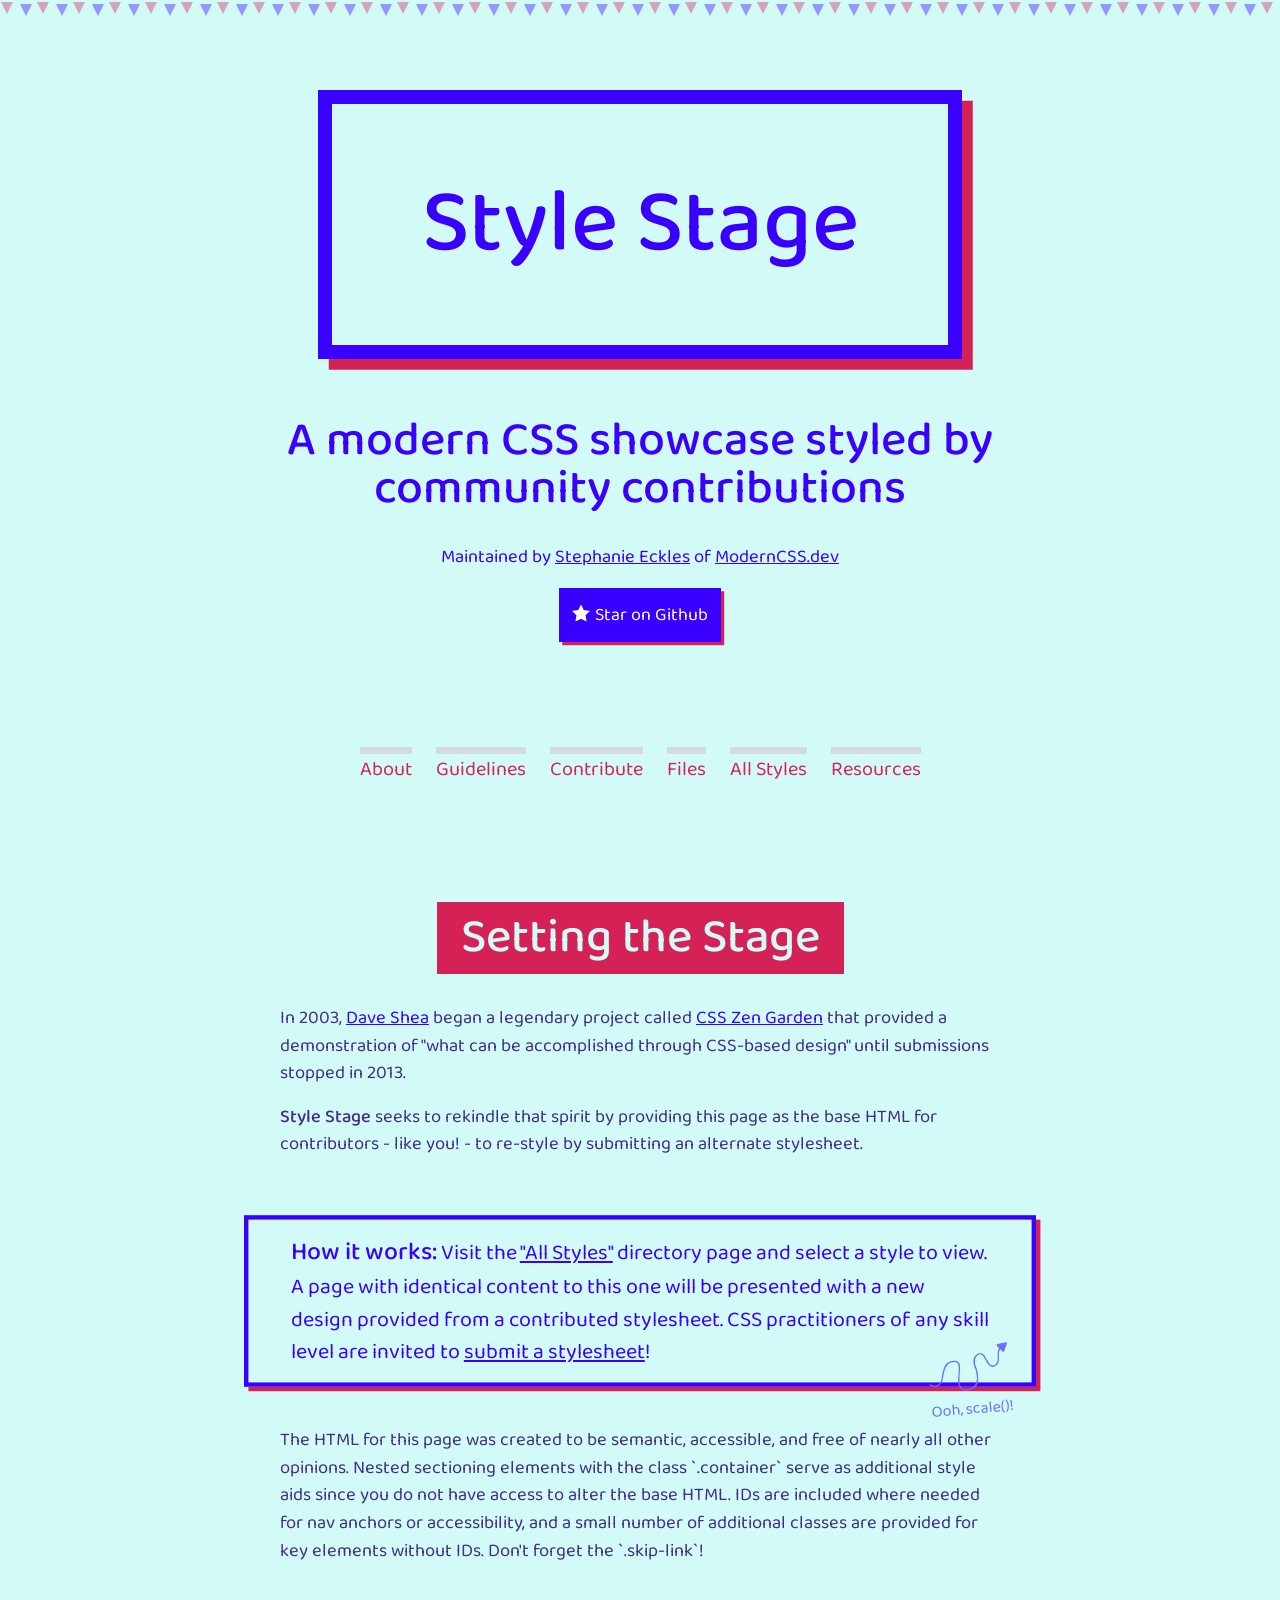
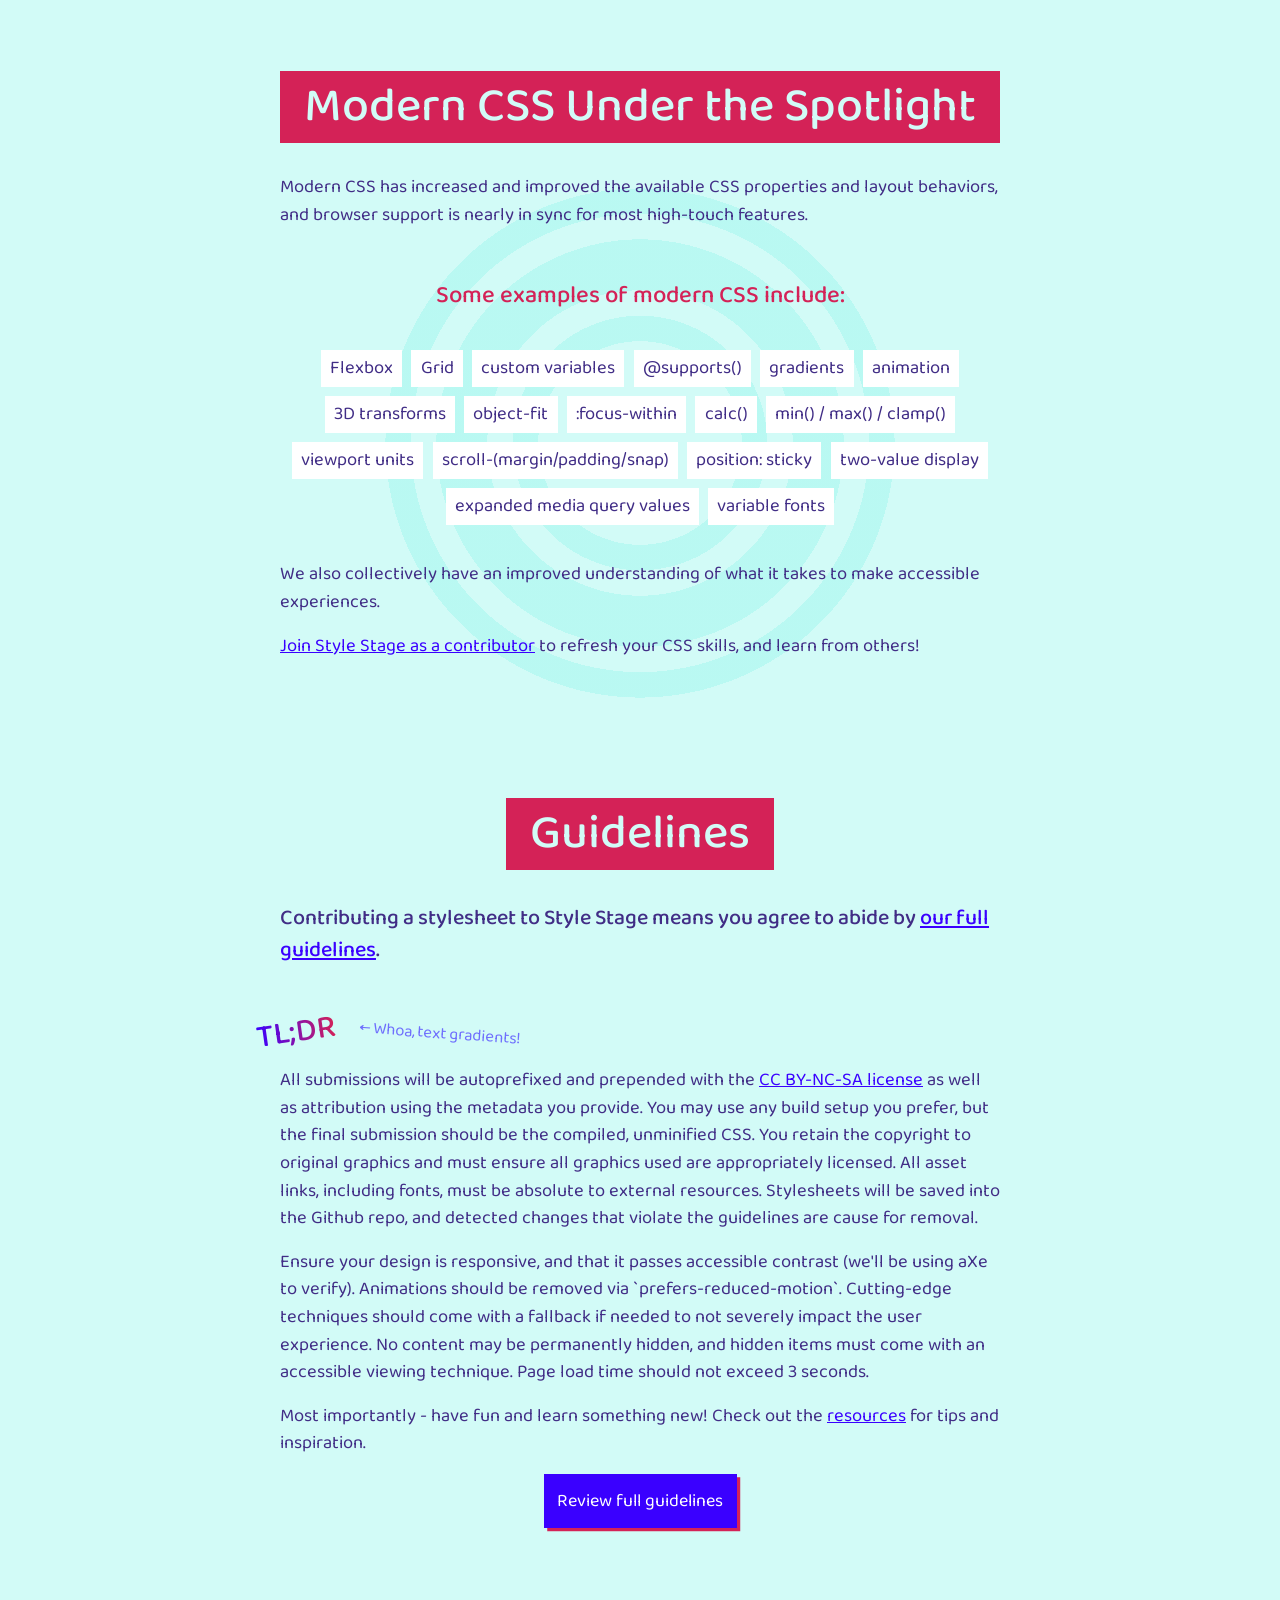
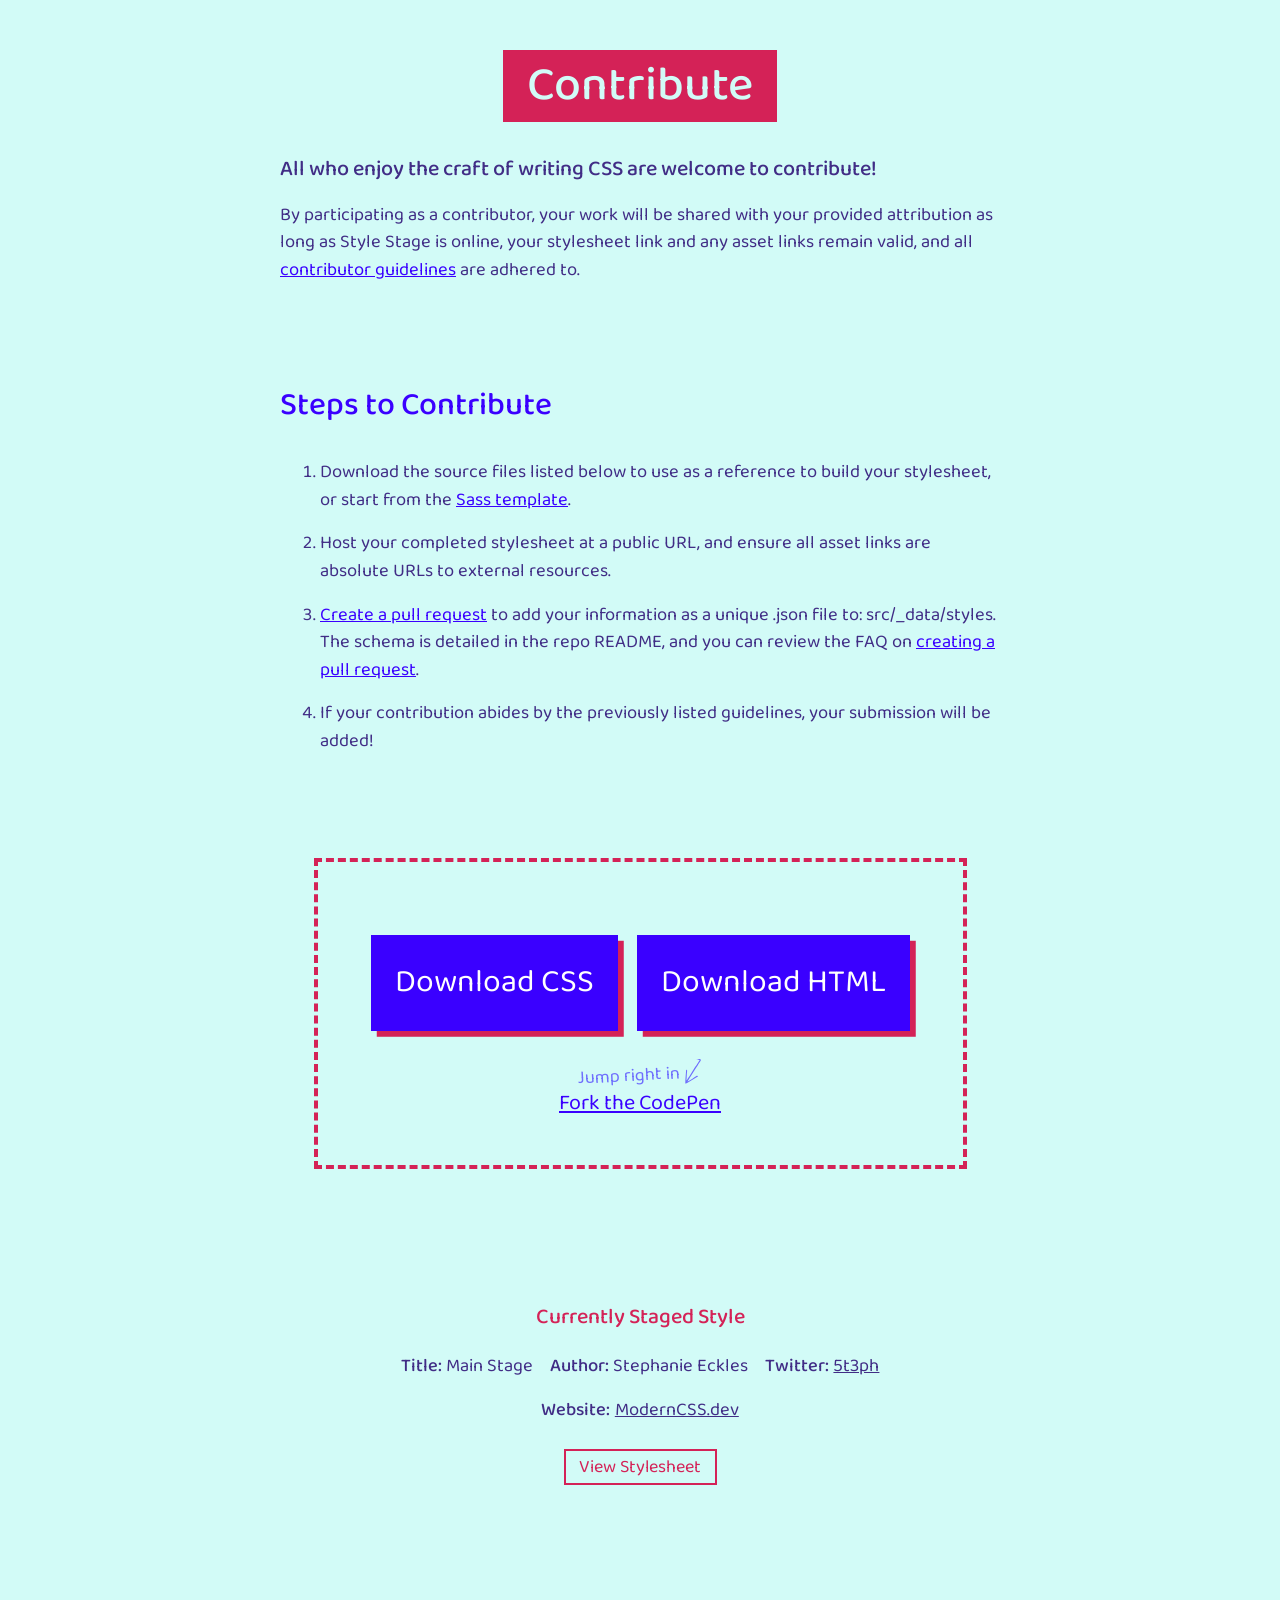
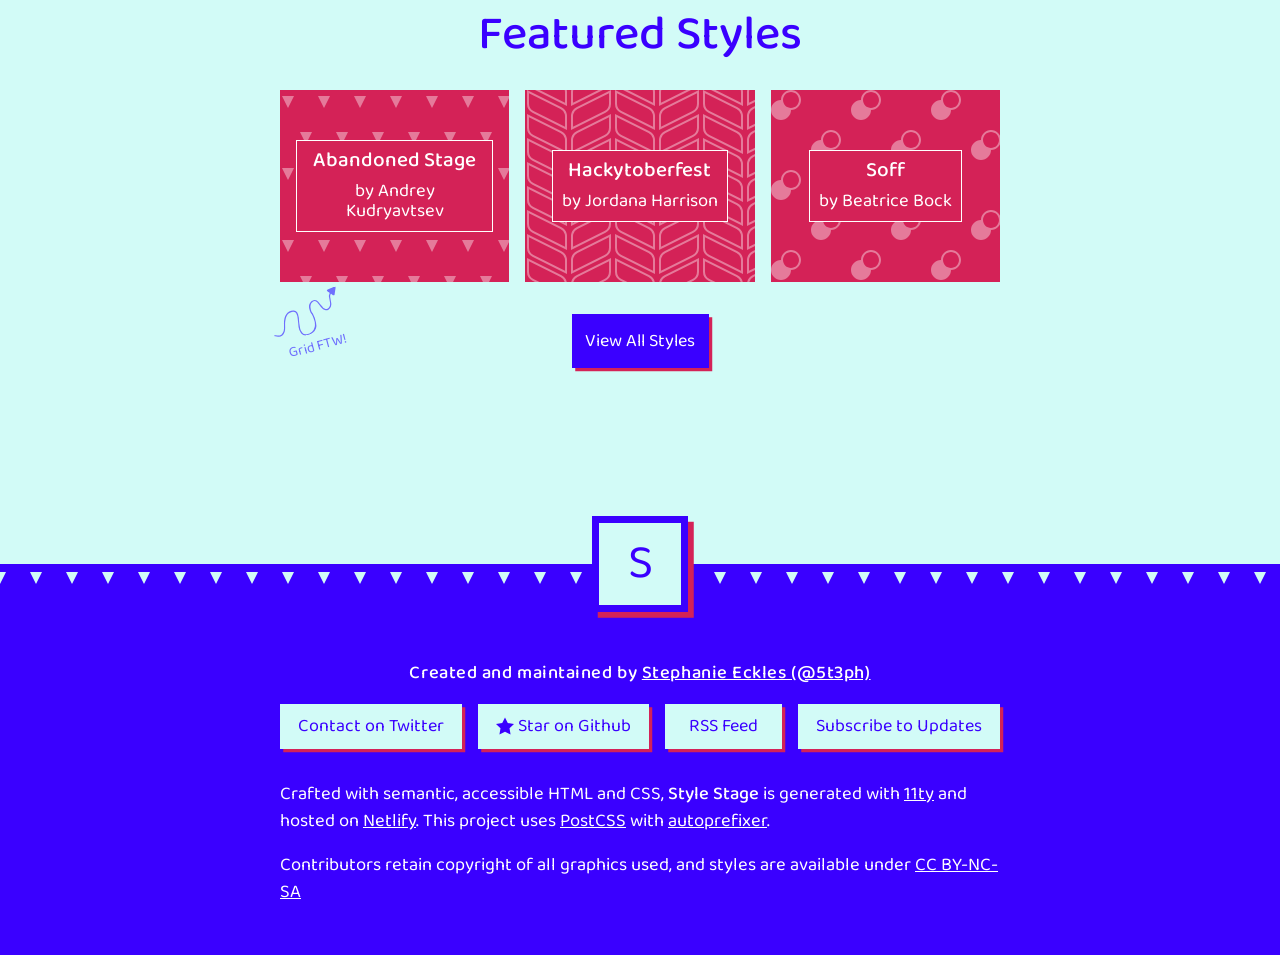
==== index.html @ d4ce3437 "Initial commit" ====
<!DOCTYPE html>
<html lang="en">
  <head>
    <meta charset="UTF-8" />
    <meta name="viewport" content="width=device-width, initial-scale=1" />
    <title>[Your Style Title] by [Your Name] | Style Stage</title>
    <meta name="description" content="[Your optional description]" />
    <link href="style.css" rel="stylesheet" />
  </head>
  <body>
    <a href="#main" class="skip-link">Skip to main content</a>
    <header>
      <div class="container">
        <h1>Style Stage</h1>
        <h2>A modern CSS showcase styled by community contributions</h2>
        <p>
          Maintained by
          <a href="https://twitter.com/5t3ph">Stephanie Eckles</a> of
          <a href="https://moderncss.dev">ModernCSS.dev</a>
        </p>
        <a href="https://github.com/5t3ph/stylestage" class="link-github"
          ><span
            ><svg
              xmlns="http://www.w3.org/2000/svg"
              viewBox="0 0 32 32"
              aria-hidden="true"
              focusable="false"
            >
              <path
                d="M32 12.408l-11.056-1.607-4.944-10.018-4.944 10.018-11.056 1.607 8 7.798-1.889 11.011 9.889-5.199 9.889 5.199-1.889-11.011 8-7.798z"
              ></path>
            </svg>
          </span>
          Star on Github</a
        >
      </div>
    </header>
    <nav>
      <ul>
        <li><a href="#about">About</a></li>
        <li><a href="#guidelines">Guidelines</a></li>
        <li><a href="#contribute">Contribute</a></li>
        <li><a href="#files">Files</a></li>
        <li><a href="/styles/">All Styles</a></li>
        <li><a href="/resources/">Resources</a></li>
      </ul>
    </nav>

    <main id="main" tabIndex="-1">
      <div class="container">
        <article id="about">
          <section class="container">
            <h2>Setting the Stage</h2>
            <p>
              In 2003,
              <a href="http://daveshea.com/projects/zen/">Dave Shea</a> began a
              legendary project called
              <a href="http://www.csszengarden.com/">CSS Zen Garden</a> that
              provided a demonstration of "what can be accomplished through
              CSS-based design" until submissions stopped in 2013.
            </p>
            <p>
              <strong>Style Stage</strong> seeks to rekindle that spirit by
              providing this page as the base HTML for contributors - like you!
              - to re-style by submitting an alternate stylesheet.
            </p>
            <blockquote>
              <p>
                <strong>How it works:</strong> Visit the
                <a href="/styles/">"All Styles"</a> directory page and select a
                style to view. A page with identical content to this one will be
                presented with a new design provided from a contributed
                stylesheet. CSS practitioners of any skill level are invited to
                <a href="#contribute">submit a stylesheet</a>!
              </p>
            </blockquote>
            <p>
              The HTML for this page was created to be semantic, accessible, and
              free of nearly all other opinions. Nested sectioning elements with
              the class `.container` serve as additional style aids since you do
              not have access to alter the base HTML. IDs are included where
              needed for nav anchors or accessibility, and a small number of
              additional classes are provided for key elements without IDs.
              Don't forget the `.skip-link`!
            </p>
          </section>
          <section class="container">
            <h2>Modern CSS Under the Spotlight</h2>
            <p>
              Modern CSS has increased and improved the available CSS properties
              and layout behaviors, and browser support is nearly in sync for
              most high-touch features.
            </p>
            <p>Some examples of modern CSS include:</p>
            <ul>
              <li>Flexbox</li>
              <li>Grid</li>
              <li>custom variables</li>
              <li>@supports()</li>
              <li>gradients</li>
              <li>animation</li>
              <li>3D transforms</li>
              <li>object-fit</li>
              <li>:focus-within</li>
              <li>calc()</li>
              <li>min() / max() / clamp()</li>
              <li>viewport units</li>
              <li>scroll-(margin/padding/snap)</li>
              <li>position: sticky</li>
              <li>two-value display</li>
              <li>expanded media query values</li>
              <li>variable fonts</li>
            </ul>
            <p>
              We also collectively have an improved understanding of what it
              takes to make accessible experiences.
            </p>
            <p>
              <a href="#contribute">Join Style Stage as a contributor</a> to
              refresh your CSS skills, and learn from others!
            </p>
          </section>
        </article>
        <article id="guidelines">
          <section class="container">
            <h2>Guidelines</h2>
            <p>
              Contributing a stylesheet to Style Stage means you agree to abide
              by
              <a href="/guidelines/">our full guidelines</a>.
            </p>
            <h3>TL;DR</h3>
            <p>
              All submissions will be autoprefixed and prepended with the
              <a href="https://creativecommons.org/licenses/by-nc-sa/3.0/"
                >CC BY-NC-SA license</a
              >
              as well as attribution using the metadata you provide. You may use
              any build setup you prefer, but the final submission should be the
              compiled, unminified CSS. You retain the copyright to original
              graphics and must ensure all graphics used are appropriately
              licensed. All asset links, including fonts, must be absolute to
              external resources. Stylesheets will be saved into the Github
              repo, and detected changes that violate the guidelines are cause
              for removal.
            </p>
            <p>
              Ensure your design is responsive, and that it passes accessible
              contrast (we'll be using aXe to verify). Animations should be
              removed via `prefers-reduced-motion`. Cutting-edge techniques
              should come with a fallback if needed to not severely impact the
              user experience. No content may be permanently hidden, and hidden
              items must come with an accessible viewing technique. Page load
              time should not exceed 3 seconds.
            </p>
            <p>
              Most importantly - have fun and learn something new! Check out the
              <a href="/resources/">resources</a> for tips and inspiration.
            </p>
            <a href="/guidelines/" class="link-guidelines"
              >Review full guidelines</a
            >
          </section>
        </article>
        <article id="contribute">
          <section class="container">
            <h2>Contribute</h2>
            <p>
              All who enjoy the craft of writing CSS are welcome to contribute!
            </p>
            <p>
              By participating as a contributor, your work will be shared with
              your provided attribution as long as Style Stage is online, your
              stylesheet link and any asset links remain valid, and all
              <a href="/guidelines/">contributor guidelines</a> are adhered to.
            </p>
          </section>
          <section class="container">
            <h3>Steps to Contribute</h3>
            <ol>
              <li>
                Download the source files listed below to use as a reference to
                build your stylesheet, or start from the
                <a href="https://github.com/5t3ph/stylestage-sass"
                  >Sass template</a
                >.
              </li>
              <li>
                Host your completed stylesheet at a public URL, and ensure all
                asset links are absolute URLs to external resources.
              </li>
              <li>
                <a href="https://github.com/5t3ph/stylestage"
                  >Create a pull request</a
                >
                to add your information as a unique .json file to:
                src/_data/styles. The schema is detailed in the repo README, and
                you can review the FAQ on
                <a href="/guidelines/#how-do-i-create-a-pull-request-pr"
                  >creating a pull request</a
                >.
              </li>
              <li>
                If your contribution abides by the previously listed guidelines,
                your submission will be added!
              </li>
            </ol>
          </section>
          <footer id="files">
            <div class="container">
              <h3>Source Files</h3>
              <a
                href="/source-files/style.css"
                class="link-downloadcss"
                download
                >Download CSS</a
              >
              <a
                href="/source-files/stylestage.html"
                class="link-downloadhtml"
                download
                >Download HTML</a
              >
              <a
                href="https://codepen.io/5t3ph/pen/b493845ae41e836889dd84fdbb0f5291"
                class="link-codepen"
                download
                >Fork the CodePen</a
              >
            </div>
          </footer>
        </article>
      </div>
    </main>
    <aside class="profile" aria-labelledby="profile-title">
      <div class="container">
        <h4 id="profile-title">Currently Staged Style</h4>
        <ul>
          <li class="profile-title">
            <span>Title:</span> <span>Main Stage</span>
          </li>
          <li class="profile-author">
            <span>Author:</span> <span>Stephanie Eckles</span>
          </li>
          <li class="profile-twitter">
            <span>Twitter:</span>
            <span><a href="https://twitter.com/5t3ph">5t3ph</a></span>
          </li>
          <li class="profile-website">
            <span>Website:</span>
            <span><a href="https://moderncss.dev">ModernCSS.dev</a></span>
          </li>
        </ul>
        <a href="/styles/css/main-stage.css">View Stylesheet</a>
      </div>
    </aside>
    <aside id="styles">
      <div class="container">
        <h2>Featured Styles</h2>
        <ul class="features">
          <li>
            <span>
              <a href="/styles/abandoned-stage"
                >Abandoned Stage<span aria-hidden="true"></span
              ></a>
              <span>by Andrey Kudryavtsev</span>
            </span>
          </li>
          <li>
            <span>
              <a href="/styles/hackytoberfest"
                >Hackytoberfest<span aria-hidden="true"></span
              ></a>
              <span>by Jordana Harrison</span>
            </span>
          </li>
          <li>
            <span>
              <a href="/styles/soff">Soff<span aria-hidden="true"></span></a>
              <span>by Beatrice Bock</span>
            </span>
          </li>
        </ul>

        <a href="/styles/" class="link-allstyles">View All Styles</a>
      </div>
    </aside>
    <footer class="page-footer">
      <div class="container">
        <p>
          Created and maintained by
          <a href="https://twitter.com/5t3ph">Stephanie Eckles (@5t3ph)</a>
        </p>
        <ul>
          <li>
            <a href="https://twitter.com/5t3ph" class="link-twittercontact"
              >Contact on Twitter</a
            >
          </li>
          <li>
            <a href="https://github.com/5t3ph/stylestage" class="link-github"
              ><svg
                xmlns="http://www.w3.org/2000/svg"
                viewBox="0 0 32 32"
                aria-hidden="true"
                focusable="false"
              >
                <path
                  d="M32 12.408l-11.056-1.607-4.944-10.018-4.944 10.018-11.056 1.607 8 7.798-1.889 11.011 9.889-5.199 9.889 5.199-1.889-11.011 8-7.798z"
                ></path>
              </svg>
              Star on Github</a
            >
          </li>
          <li><a href="/feed/" class="link-rss">RSS Feed</a></li>
          <li>
            <a href="/subscribe/" class="link-support">Subscribe to Updates</a>
          </li>
        </ul>
        <p>
          Crafted with semantic, accessible HTML and CSS,
          <strong>Style Stage</strong> is generated with
          <a href="https://11ty.dev">11ty</a> and hosted on
          <a href="https://netlify.com">Netlify</a>. This project uses
          <a href="https://postcss.org/">PostCSS</a> with
          <a href="https://github.com/postcss/autoprefixer">autoprefixer</a>.
        </p>
        <p>
          Contributors retain copyright of all graphics used, and styles are
          available under
          <a href="https://creativecommons.org/licenses/by-nc-sa/3.0/"
            >CC BY-NC-SA</a
          >
        </p>
      </div>
    </footer>
  </body>
</html>
---- style.css ----
@charset "UTF-8";
@import url("https://fonts.googleapis.com/css2?family=Baloo+2:wght@400;500&display=swap");
:root {
  --color-primary: #3a00ff;
  --color-primary-alt: #6f6ffd;
  --color-secondary: #d42257;
  --color-background: #d2fbf7;
  --color-text: #412d86;
  --color-light: #fff;
  --color-anchor: #3a00ff;
  --font-family: "Baloo 2", sans-serif;
  --font-weight-strong: 500;
  --font-size-h1: 6rem;
  --font-size-h2: 3rem;
  --font-size-h3: 2rem;
  --font-size-h4: 1.35rem;
  --font-size-text: 1.15rem;
  --border-radius: 8px;
}

/*
 * [Modified] Modern CSS Reset
 * @link https://github.com/hankchizljaw/modern-css-reset
*/
/* Box sizing rules */
*,
*::before,
*::after {
  box-sizing: border-box;
}

/* Remove default margin */
body,
h1,
h2,
h3,
h4,
h5,
h6 {
  margin: 0;
}

html {
  overflow-x: hidden;
}

/* Set core body defaults */
body {
  min-height: 100vh;
  font-size: 100%;
  line-height: 1.5;
  text-rendering: optimizeSpeed;
  overflow-x: hidden;
}

/* Make images easier to work with */
img {
  display: block;
  max-width: 100%;
}

/* Inherit fonts for inputs and buttons */
input,
button,
textarea,
select {
  font: inherit;
}

/* Remove all animations and transitions for people that prefer not to see them */
@media (prefers-reduced-motion: reduce) {
  * {
    animation-duration: 0.01ms !important;
    animation-iteration-count: 1 !important;
    transition-duration: 0.01ms !important;
    scroll-behavior: auto !important;
  }
}
h1,
h2,
h3,
h4 {
  font-weight: var(--font-weight-strong);
  line-height: 1;
  margin-bottom: 0.65em;
}

h1 {
  font-size: var(--font-size-h1);
  font-size: clamp(2rem, 7vw, var(--font-size-h1));
}

h2 {
  font-size: var(--font-size-h2);
  font-size: clamp(2rem, 4vw, var(--font-size-h2));
  text-align: center;
}

#main h2 {
  background-color: var(--color-secondary);
  align-self: center;
  color: var(--color-background);
  padding: 0.25em 0.5em;
}

h3 {
  font-size: var(--font-size-h3);
}

h4 {
  font-size: var(--font-size-h4);
}

p,
li {
  font-size: var(--font-size-text);
}

p {
  margin: 0 0 1rem;
}

article .container > ul:not(.features) > li + li,
article .container > ol > li + li {
  margin-top: 1rem;
}
article .container * + h2 {
  margin-top: 4rem;
}
article .container * + h3 {
  margin-top: 2rem;
}

strong {
  font-weight: var(--font-weight-strong);
}

a {
  color: var(--color-anchor);
}

blockquote {
  position: relative;
  display: grid;
  grid-template-areas: "blockquote";
  place-items: center;
  padding: 0;
  margin: 3rem 0;
  color: var(--color-primary);
}
blockquote > * {
  grid-area: blockquote;
}
blockquote p {
  position: relative;
  font-size: var(--font-size-h4);
  margin-bottom: 0;
  padding: 0.5em;
}
blockquote p strong {
  font-size: 1.15em;
}
blockquote::before {
  position: absolute;
  top: 0;
  left: 0;
  width: 100%;
  height: 100%;
  border: 4px solid var(--color-primary);
  box-shadow: 0.25em 0.25em var(--color-secondary);
  transform: scale(1.1);
  content: "";
}
blockquote::after {
  grid-area: blockquote;
  color: #6f6ffd;
  background-image: url("data:image/svg+xml,%3Csvg xmlns='http://www.w3.org/2000/svg' viewBox='0 0 199.1 111.3'%3E%3Cpath fill='%236f6ffd' d='M118 77a77 77 0 00-2-18c-2-4-3-9-3-13a29 29 0 011-12 19 19 0 017-9c4-3 8-4 13-3a14 14 0 018 7 31 31 0 012 5 75 75 0 005 10 47 47 0 002 5 17 17 0 003 3c4 4 8 4 13 0a15 15 0 005-8 37 37 0 001-7l1-11a18 18 0 014-11 2 2 0 000-3l-3-3-2-3a2 2 0 011-2 11 11 0 012-1l19-3c4 0 5 1 3 5l-7 16c-1 3-2 3-5 1l-4-5a1 1 0 00-1 0 9 9 0 00-3 5 23 23 0 00-1 6l-1 11a26 26 0 01-1 7 18 18 0 01-8 10c-5 3-9 3-13 0a20 20 0 01-6-6 68 68 0 01-6-13l-2-4a18 18 0 00-2-4 10 10 0 00-14-2 15 15 0 00-4 4 19 19 0 00-3 9 32 32 0 000 11l2 6a78 78 0 012 27 32 32 0 01-4 15 24 24 0 01-11 9 33 33 0 01-19 3 16 16 0 01-13-9 29 29 0 01-3-11 70 70 0 012-18l2-14a33 33 0 000-14c-1-4-4-7-8-7-7-1-14 1-19 6a34 34 0 00-6 9 59 59 0 00-4 10l-3 12-2 6a26 26 0 01-5 8 17 17 0 01-16 6 26 26 0 01-10-4 7 7 0 01-2-1 2 2 0 010-2 2 2 0 012 0l3 1a22 22 0 0010 3 13 13 0 009-4 22 22 0 005-6 41 41 0 003-8l3-12a59 59 0 015-13 31 31 0 017-9c6-5 14-7 22-5a12 12 0 019 7 21 21 0 011 7 57 57 0 01-2 17 132 132 0 00-2 16 37 37 0 000 13 27 27 0 002 5 13 13 0 0011 8 30 30 0 0016-3 22 22 0 0010-10c3-4 3-9 4-13v-5z'/%3E%3C/svg%3E");
  background-repeat: no-repeat;
  place-self: end;
  content: "Ooh, scale()!";
  background-size: 90%;
  width: 10ch;
  padding-top: 3.25em;
  transform: translate(25%, 50%) rotate(-5deg);
  transform-origin: bottom right;
}
@media (max-width: 60rem) {
  blockquote::after {
    transform: translate(25%, 55%) rotate(-5deg);
  }
}

#guidelines p:nth-of-type(1),
#contribute p:nth-of-type(1) {
  font-size: var(--font-size-h4);
  font-weight: var(--font-weight-strong);
}

body {
  background-color: var(--color-background);
  color: var(--color-text);
  font-family: var(--font-family);
}

main {
  padding-top: 5vh;
  padding-bottom: 5vh;
}
main:focus {
  outline: none;
}
main h3 {
  color: var(--color-primary);
}

article section {
  display: flex;
  flex-direction: column;
  align-items: flex-start;
  padding-top: 5vh;
  padding-bottom: 5vh;
}

article .container,
.page-footer .container,
#styles .container {
  width: 100%;
  max-width: 80ch;
  margin-right: auto;
  margin-left: auto;
}

article,
#styles {
  padding: 1rem;
}

.page-footer ul,
.features {
  display: grid;
  margin: 0 0 2rem;
  padding: 0;
  grid-gap: 1em;
  list-style: none;
}

header {
  --logomark-height: 3em;
  --logomark-padding: 0 1em;
  display: grid;
  min-height: 40vh;
  place-items: center;
  padding: 10vh 2rem;
  background-image: url("data:image/svg+xml,%3Csvg xmlns='http://www.w3.org/2000/svg' width='36' height='72' viewBox='0 0 36 72'%3E%3Cg fill-rule='evenodd'%3E%3Cg fill='%233a00ff' fill-opacity='0.4'%3E%3Cpath d='M2 6h12L8 18 2 6zm18 36h12l-6 12-6-12z'/%3E%3C/g%3E%3C/g%3E%3C/svg%3E"), url("data:image/svg+xml,%3Csvg xmlns='http://www.w3.org/2000/svg' width='36' height='72' viewBox='0 0 36 72'%3E%3Cg fill-rule='evenodd'%3E%3Cg fill='%23d42257' fill-opacity='0.4'%3E%3Cpath d='M2 6h12L8 18 2 6zm18 36h12l-6 12-6-12z'/%3E%3C/g%3E%3C/g%3E%3C/svg%3E");
  background-repeat: repeat-x;
  background-position: 0 -38px, 17px -40px;
  color: var(--color-primary);
  text-align: center;
}
header h1 {
  display: inline-grid;
  min-height: var(--logomark-height);
  padding: var(--logomark-padding);
  border: 0.16em solid var(--color-primary);
  box-shadow: 0.12em 0.12em var(--color-secondary);
  place-content: center;
}
header h2 {
  max-width: 30ch;
}

nav ul {
  display: flex;
  flex-wrap: wrap;
  justify-content: center;
  margin: 0;
  padding: 0;
  list-style: none;
}
nav ul a {
  display: inline-grid;
  padding: 0.5rem;
  color: var(--color-secondary);
  font-size: 1.25rem;
  text-decoration: none;
}
nav ul a::before {
  width: 100%;
  height: 0.33em;
  background-color: var(--color-secondary);
  opacity: 0.15;
  content: "";
}
nav ul a:hover::before, nav ul a:focus::before {
  opacity: 1;
}
nav ul li {
  margin: 0.25rem;
}

#about section:nth-child(2) {
  position: relative;
}
#about section:nth-child(2) p:nth-of-type(2) {
  align-self: center;
  margin-top: 2rem;
  color: var(--color-secondary);
  font-size: 1.5em;
  font-weight: var(--font-weight-strong);
  text-align: center;
}
#about section:nth-child(2) ul {
  display: flex;
  flex-wrap: wrap;
  justify-content: center;
  margin: 1rem 0 2rem;
  padding: 0;
  list-style: none;
}
#about section:nth-child(2) ul li {
  margin: 0.25em;
  padding: 0.25em 0.5em;
  background-color: var(--color-light);
}
#about section:nth-child(2)::before {
  position: absolute;
  top: 60%;
  left: 50%;
  width: 100%;
  height: 0;
  padding-bottom: 100%;
  transform: translate(-50%, -50%);
  transition: 300ms transform ease-in;
  background-image: radial-gradient(rgba(255, 0, 0, 0) 20%, #b3f8f1 20%, #b3f8f1 25%, rgba(255, 0, 0, 0) 25%, rgba(255, 0, 0, 0) 30%, #b3f8f1 30%, #b3f8f1 40%, rgba(255, 0, 0, 0) 40%, rgba(255, 0, 0, 0) 45%, #b3f8f1 45%, #b3f8f1 50%, rgba(255, 0, 0, 0) 50%);
  opacity: 0.8;
  content: "";
  z-index: -1;
}
@media (max-width: 35rem) {
  #about section:nth-child(2)::before {
    transform: scale(2) translate(-25%, -25%);
  }
}

#guidelines h3 {
  display: inline-block;
  transform: rotate(-8deg) translateX(-10%);
  background: linear-gradient(to right, var(--color-primary), var(--color-secondary));
}
@supports (background-clip: text) or (-webkit-background-clip: text) {
  #guidelines h3 {
    -webkit-background-clip: text;
    background-clip: text;
    color: transparent;
  }
}
@media (min-width: 120ch) {
  #guidelines h3 {
    transform: rotate(-8deg) translateX(-30%);
  }
}
@supports (background-clip: text) or (-webkit-background-clip: text) {
  #guidelines p:nth-of-type(2) {
    position: relative;
  }
  #guidelines p:nth-of-type(2)::before {
    position: absolute;
    top: 0;
    left: 0;
    transform: rotate(4deg) translate(4.75rem, -3.5rem);
    transform-origin: left center;
    -webkit-background-clip: text;
    background-clip: text;
    color: var(--color-primary-alt);
    font-size: 0.9em;
    font-weight: normal;
    content: "← Whoa, text gradients!";
  }
}
#guidelines .container > a {
  align-self: center;
}

#about section:nth-child(2) {
  position: relative;
}

#about section:nth-child(2) p:nth-of-type(2) {
  align-self: center;
  margin-top: 2rem;
  color: var(--color-secondary);
  font-size: 1.5em;
  font-weight: var(--font-weight-strong);
  text-align: center;
}

#about section:nth-child(2) ul {
  display: flex;
  flex-wrap: wrap;
  justify-content: center;
  margin: 1rem 0 2rem;
  padding: 0;
  list-style: none;
}

#about section:nth-child(2) ul li {
  margin: 0.25em;
  padding: 0.25em 0.5em;
  background-color: var(--color-light);
}

#about section:nth-child(2)::before {
  position: absolute;
  top: 60%;
  left: 50%;
  width: 100%;
  height: 0;
  padding-bottom: 100%;
  transform: translate(-50%, -50%);
  transition: 300ms transform ease-in;
  background-image: radial-gradient(rgba(255, 0, 0, 0) 20%, #b3f8f1 20%, #b3f8f1 25%, rgba(255, 0, 0, 0) 25%, rgba(255, 0, 0, 0) 30%, #b3f8f1 30%, #b3f8f1 40%, rgba(255, 0, 0, 0) 40%, rgba(255, 0, 0, 0) 45%, #b3f8f1 45%, #b3f8f1 50%, rgba(255, 0, 0, 0) 50%);
  opacity: 0.8;
  content: "";
  z-index: -1;
}

@media (max-width: 35rem) {
  #about section:nth-child(2)::before {
    transform: scale(2) translate(-25%, -25%);
  }
}
#files {
  display: grid;
  place-content: center;
  margin: 5vh auto;
  text-align: center;
}
#files h3 {
  height: 0;
  opacity: 0;
}
#files .container {
  display: inline-block;
  padding: 5vmin;
  outline: 4px dashed var(--color-secondary);
  background-color: var(--color-background);
  text-align: center;
}
#files .container a:not(:last-child) {
  margin: 0.5rem;
}
#files .container a:not(:last-child):not(.link-codepen) {
  font-size: clamp(1.5rem, 4vw, 2rem);
}

.features {
  position: relative;
  width: 100%;
  grid-template-columns: repeat(auto-fit, minmax(25ch, 1fr));
  /*! 
    * SVGs from Hero Patterns
    * @link http://www.heropatterns.com/
    */
}
.features li {
  display: grid;
  position: relative;
  place-content: center;
  min-height: 12rem;
  padding: 1rem;
  color: var(--color-light);
  text-align: center;
}
.features li > span {
  display: grid;
  place-content: center;
  padding: 0.5em;
  grid-gap: 0.5rem;
  border: 1px solid var(--color-light);
  background-color: var(--color-secondary);
  line-height: 1.1;
}
.features li > span a {
  color: inherit;
  font-size: 1.3rem;
  font-weight: var(--font-weight-strong);
  text-decoration: none;
}
.features li > span a::before {
  position: absolute;
  top: 0;
  left: 0;
  width: 100%;
  height: 100%;
  content: "";
}
.features li > span span:nth-child(2) {
  position: relative;
}

#styles {
  margin: 5vh 0 20vh;
  text-align: center;
}
#styles h2 {
  color: var(--color-primary);
}

#styles .features li,
.features.patterned li {
  background-color: var(--color-secondary);
  background-image: url("data:image/svg+xml,%3Csvg xmlns='http://www.w3.org/2000/svg' width='36' height='72' viewBox='0 0 36 72'%3E%3Cg fill-rule='evenodd'%3E%3Cg fill='%23fff' fill-opacity='0.4'%3E%3Cpath d='M2 6h12L8 18 2 6zm18 36h12l-6 12-6-12z'/%3E%3C/g%3E%3C/g%3E%3C/svg%3E");
}
@media (min-width: 515px) and (max-width: 765px) {
  #styles .features li:nth-last-child(1):nth-child(odd),
.features.patterned li:nth-last-child(1):nth-child(odd) {
    grid-column: span 2;
  }
}
#styles .features li:nth-child(2),
.features.patterned li:nth-child(2) {
  background-image: url("data:image/svg+xml,%3Csvg xmlns='http://www.w3.org/2000/svg' width='88' height='24' viewBox='0 0 88 24'%3E%3Cg fill-rule='evenodd'%3E%3Cg id='autumn' fill='%23fff' fill-opacity='0.4'%3E%3Cpath d='M10 0l30 15 2 1V2.18A10 10 0 0 0 41.76 0H39.7a8 8 0 0 1 .3 2.18v10.58L14.47 0H10zm31.76 24a10 10 0 0 0-5.29-6.76L4 1 2 0v13.82a10 10 0 0 0 5.53 8.94L10 24h4.47l-6.05-3.02A8 8 0 0 1 4 13.82V3.24l31.58 15.78A8 8 0 0 1 39.7 24h2.06zM78 24l2.47-1.24A10 10 0 0 0 86 13.82V0l-2 1-32.47 16.24A10 10 0 0 0 46.24 24h2.06a8 8 0 0 1 4.12-4.98L84 3.24v10.58a8 8 0 0 1-4.42 7.16L73.53 24H78zm0-24L48 15l-2 1V2.18A10 10 0 0 1 46.24 0h2.06a8 8 0 0 0-.3 2.18v10.58L73.53 0H78z'/%3E%3C/g%3E%3C/g%3E%3C/svg%3E");
}
#styles .features li:nth-child(3),
.features.patterned li:nth-child(3) {
  background-image: url("data:image/svg+xml,%3Csvg width='80' height='80' viewBox='0 0 80 80' xmlns='http://www.w3.org/2000/svg'%3E%3Cg fill='none' fill-rule='evenodd'%3E%3Cg fill='%23fff' fill-opacity='0.4'%3E%3Cpath d='M50 50c0-5.523 4.477-10 10-10s10 4.477 10 10-4.477 10-10 10c0 5.523-4.477 10-10 10s-10-4.477-10-10 4.477-10 10-10zM10 10c0-5.523 4.477-10 10-10s10 4.477 10 10-4.477 10-10 10c0 5.523-4.477 10-10 10S0 25.523 0 20s4.477-10 10-10zm10 8c4.418 0 8-3.582 8-8s-3.582-8-8-8-8 3.582-8 8 3.582 8 8 8zm40 40c4.418 0 8-3.582 8-8s-3.582-8-8-8-8 3.582-8 8 3.582 8 8 8z' /%3E%3C/g%3E%3C/g%3E%3C/svg%3E");
}
#styles .features::after,
.features.patterned::after {
  position: absolute;
  bottom: -4.5em;
  width: 10ch;
  padding-top: 3em;
  transform: rotate(-15deg);
  transform-origin: bottom right;
  background-image: url("data:image/svg+xml,%3Csvg xmlns='http://www.w3.org/2000/svg' viewBox='0 0 199.1 111.3'%3E%3Cpath fill='%236f6ffd' d='M118 77a77 77 0 00-2-18c-2-4-3-9-3-13a29 29 0 011-12 19 19 0 017-9c4-3 8-4 13-3a14 14 0 018 7 31 31 0 012 5 75 75 0 005 10 47 47 0 002 5 17 17 0 003 3c4 4 8 4 13 0a15 15 0 005-8 37 37 0 001-7l1-11a18 18 0 014-11 2 2 0 000-3l-3-3-2-3a2 2 0 011-2 11 11 0 012-1l19-3c4 0 5 1 3 5l-7 16c-1 3-2 3-5 1l-4-5a1 1 0 00-1 0 9 9 0 00-3 5 23 23 0 00-1 6l-1 11a26 26 0 01-1 7 18 18 0 01-8 10c-5 3-9 3-13 0a20 20 0 01-6-6 68 68 0 01-6-13l-2-4a18 18 0 00-2-4 10 10 0 00-14-2 15 15 0 00-4 4 19 19 0 00-3 9 32 32 0 000 11l2 6a78 78 0 012 27 32 32 0 01-4 15 24 24 0 01-11 9 33 33 0 01-19 3 16 16 0 01-13-9 29 29 0 01-3-11 70 70 0 012-18l2-14a33 33 0 000-14c-1-4-4-7-8-7-7-1-14 1-19 6a34 34 0 00-6 9 59 59 0 00-4 10l-3 12-2 6a26 26 0 01-5 8 17 17 0 01-16 6 26 26 0 01-10-4 7 7 0 01-2-1 2 2 0 010-2 2 2 0 012 0l3 1a22 22 0 0010 3 13 13 0 009-4 22 22 0 005-6 41 41 0 003-8l3-12a59 59 0 015-13 31 31 0 017-9c6-5 14-7 22-5a12 12 0 019 7 21 21 0 011 7 57 57 0 01-2 17 132 132 0 00-2 16 37 37 0 000 13 27 27 0 002 5 13 13 0 0011 8 30 30 0 0016-3 22 22 0 0010-10c3-4 3-9 4-13v-5z'/%3E%3C/svg%3E");
  background-repeat: no-repeat;
  background-size: 90%;
  color: var(--color-primary-alt);
  font-size: 0.9rem;
  content: "Grid FTW!";
}

.profile {
  width: 95vw;
  max-width: 80ch;
  margin: 1rem auto 10vh;
  padding: 1.25rem;
  z-index: 1;
}
.profile h4 {
  margin: 0;
  color: var(--color-secondary);
  text-align: center;
}
.profile .container {
  display: grid;
  justify-items: center;
  grid-gap: 1rem;
}
.profile .container > a {
  min-height: 2em;
  border: 2px solid currentColor;
  color: var(--color-secondary);
}
.profile ul {
  display: flex;
  flex-wrap: wrap;
  justify-content: center;
  margin: 0;
  padding: 0;
  list-style: none;
}
.profile ul li {
  display: flex;
  padding: 0.45em;
}
.profile ul li span:nth-child(1) {
  width: auto;
  margin-right: 0.25em;
  font-weight: var(--font-weight-strong);
}
.profile ul li span:nth-child(2) {
  flex-grow: 1;
  word-break: break-word;
}
.profile ul li span:nth-child(2) a {
  color: inherit;
}
@media (min-width: 180ch) {
  .profile {
    position: fixed;
    right: 2vmin;
    bottom: 2vmin;
    max-width: 30ch;
    margin-bottom: 0;
    border-radius: var(--border-radius);
    background-color: var(--color-light);
    box-shadow: 0 2px 5px rgba(58, 0, 255, 0.15);
  }
  .profile ul {
    justify-content: unset;
  }
  .profile ul li {
    padding: 0;
  }
  .profile ul li span:nth-child(1) {
    width: 8ch;
    margin-right: 0;
  }
}

.page-footer {
  --logomark-height: 2em;
  --logomark-padding: 0;
  position: relative;
  padding: 3rem 1rem;
  background-color: var(--color-primary);
  background-image: url("data:image/svg+xml,%3Csvg xmlns='http://www.w3.org/2000/svg' width='36' height='72' viewBox='0 0 36 72'%3E%3Cg fill-rule='evenodd'%3E%3Cg fill='%23d2fbf7' fill-opacity='1'%3E%3Cpath d='M2 6h12L8 18 2 6zm18 36h12l-6 12-6-12z'/%3E%3C/g%3E%3C/g%3E%3C/svg%3E");
  background-repeat: repeat-x;
  background-position: center -34px;
  color: var(--color-light);
}
.page-footer::before {
  display: inline-grid;
  min-height: var(--logomark-height);
  padding: var(--logomark-padding);
  border: 0.16em solid var(--color-primary);
  box-shadow: 0.12em 0.12em var(--color-secondary);
  place-content: center;
  position: absolute;
  left: 50%;
  width: 2em;
  transform: translate(-50%, -100%);
  background-color: var(--color-background);
  color: var(--color-primary);
  font-size: 3rem;
  content: "S";
}
.page-footer p:first-child {
  margin-top: 3rem;
  font-weight: var(--font-weight-strong);
  letter-spacing: 0.03em;
  text-align: center;
}
.page-footer p a {
  color: inherit;
}
.page-footer ul {
  grid-template-columns: repeat(auto-fit, minmax(12ch, auto));
}
.page-footer .container > :last-child {
  margin-bottom: 0;
}

.skip-link {
  position: absolute;
  top: auto;
  left: -10000px;
  width: 1px;
  height: 1px;
  background-color: var(--color-secondary);
  color: #fff;
  font-size: 1.125rem;
  overflow: hidden;
}
.skip-link:focus {
  position: fixed;
  top: 0;
  left: 0;
  width: auto;
  height: auto;
  padding: 0.5em;
}

[class^=link]:not(.link-codepen) {
  min-height: 3em;
  background-color: var(--color-primary);
  color: #fff;
  box-shadow: 0.18em 0.18em var(--color-secondary);
}

[class^=link]:not(.link-codepen),
.profile .container > a {
  display: inline-flex;
  align-items: center;
  justify-content: center;
  padding: 0 0.75em;
  transform: translate(0, 0);
  transition: 180ms all ease-in-out;
  font-size: 1.125rem;
  line-height: 1;
  text-align: center;
  text-decoration: none;
}
[class^=link]:not(.link-codepen):hover, [class^=link]:not(.link-codepen):focus,
.profile .container > a:hover,
.profile .container > a:focus {
  transform: translate(-0.15em, -0.15em);
  box-shadow: 0.3em 0.3em var(--color-secondary);
}
[class^=link]:not(.link-codepen):focus,
.profile .container > a:focus {
  outline-color: transparent;
  outline-style: solid;
}

.page-footer [class^=link] {
  width: 100%;
  min-height: 2.5em;
  background-color: var(--color-background);
  color: var(--color-primary);
}

.link-codepen {
  display: block;
  margin-top: 3rem;
  font-size: var(--font-size-h4);
}
.link-codepen::before {
  position: absolute;
  padding-right: 1.25em;
  transform: translate(15%, -90%) rotate(-3deg);
  background-image: url("data:image/svg+xml,%3Csvg xmlns='http://www.w3.org/2000/svg' viewBox='0 0 79.6 187.1'%3E%3Cpath fill='%236f6ffd' d='M12 131l-2 13-3 26a10 10 0 000 2 1 1 0 001 0 24 24 0 002-3 37 37 0 016-8 73 73 0 007-9l24-33 4-5a70 70 0 006-7l15-20a8 8 0 001-1 1 1 0 000-1 16 16 0 00-2-1l-8-3a69 69 0 01-13-6 7 7 0 00-1-1l-16-6-13-7a57 57 0 00-10-4 17 17 0 01-2-1 2 2 0 01-1-4 18 18 0 012-2 93 93 0 0011-13 95 95 0 018-8l10-11a32 32 0 003-4c3-5 7-9 12-13a12 12 0 011-1 1 1 0 012 0 2 2 0 010 2 27 27 0 01-3 3 104 104 0 00-10 12 115 115 0 01-11 13 102 102 0 00-11 13 78 78 0 01-5 7l-2 2a1 1 0 000 1l19 8 9 4 3 2a77 77 0 0113 5 22 22 0 003 2l17 8a8 8 0 011 1 2 2 0 010 2 22 22 0 01-1 3l-11 14a33 33 0 00-2 3 98 98 0 01-10 13l-5 7-23 31a87 87 0 01-7 9 60 60 0 00-6 8l-2 3a1 1 0 000 1l9-4 12-6 10-6 13-7a10 10 0 012 0 2 2 0 012 1 2 2 0 010 3 24 24 0 01-3 1l-8 4-20 11-24 12a19 19 0 01-2 1 2 2 0 01-3-2 10 10 0 010-2l1-7 3-24 3-21a39 39 0 011-5 2 2 0 013-1 2 2 0 011 2v4z'/%3E%3C/svg%3E");
  background-repeat: no-repeat;
  background-position: right 130%;
  background-size: 14%;
  color: #6f6ffd;
  font-size: 0.85em;
  content: "Jump right in";
}

.link-allstyles {
  font-size: var(--font-size-h4);
}
@media (max-width: 400px) {
  .link-allstyles {
    margin-left: 6rem;
  }
}

.link-github svg {
  width: 1em;
  height: 1em;
  margin-right: 0.25em;
  fill: currentColor;
}
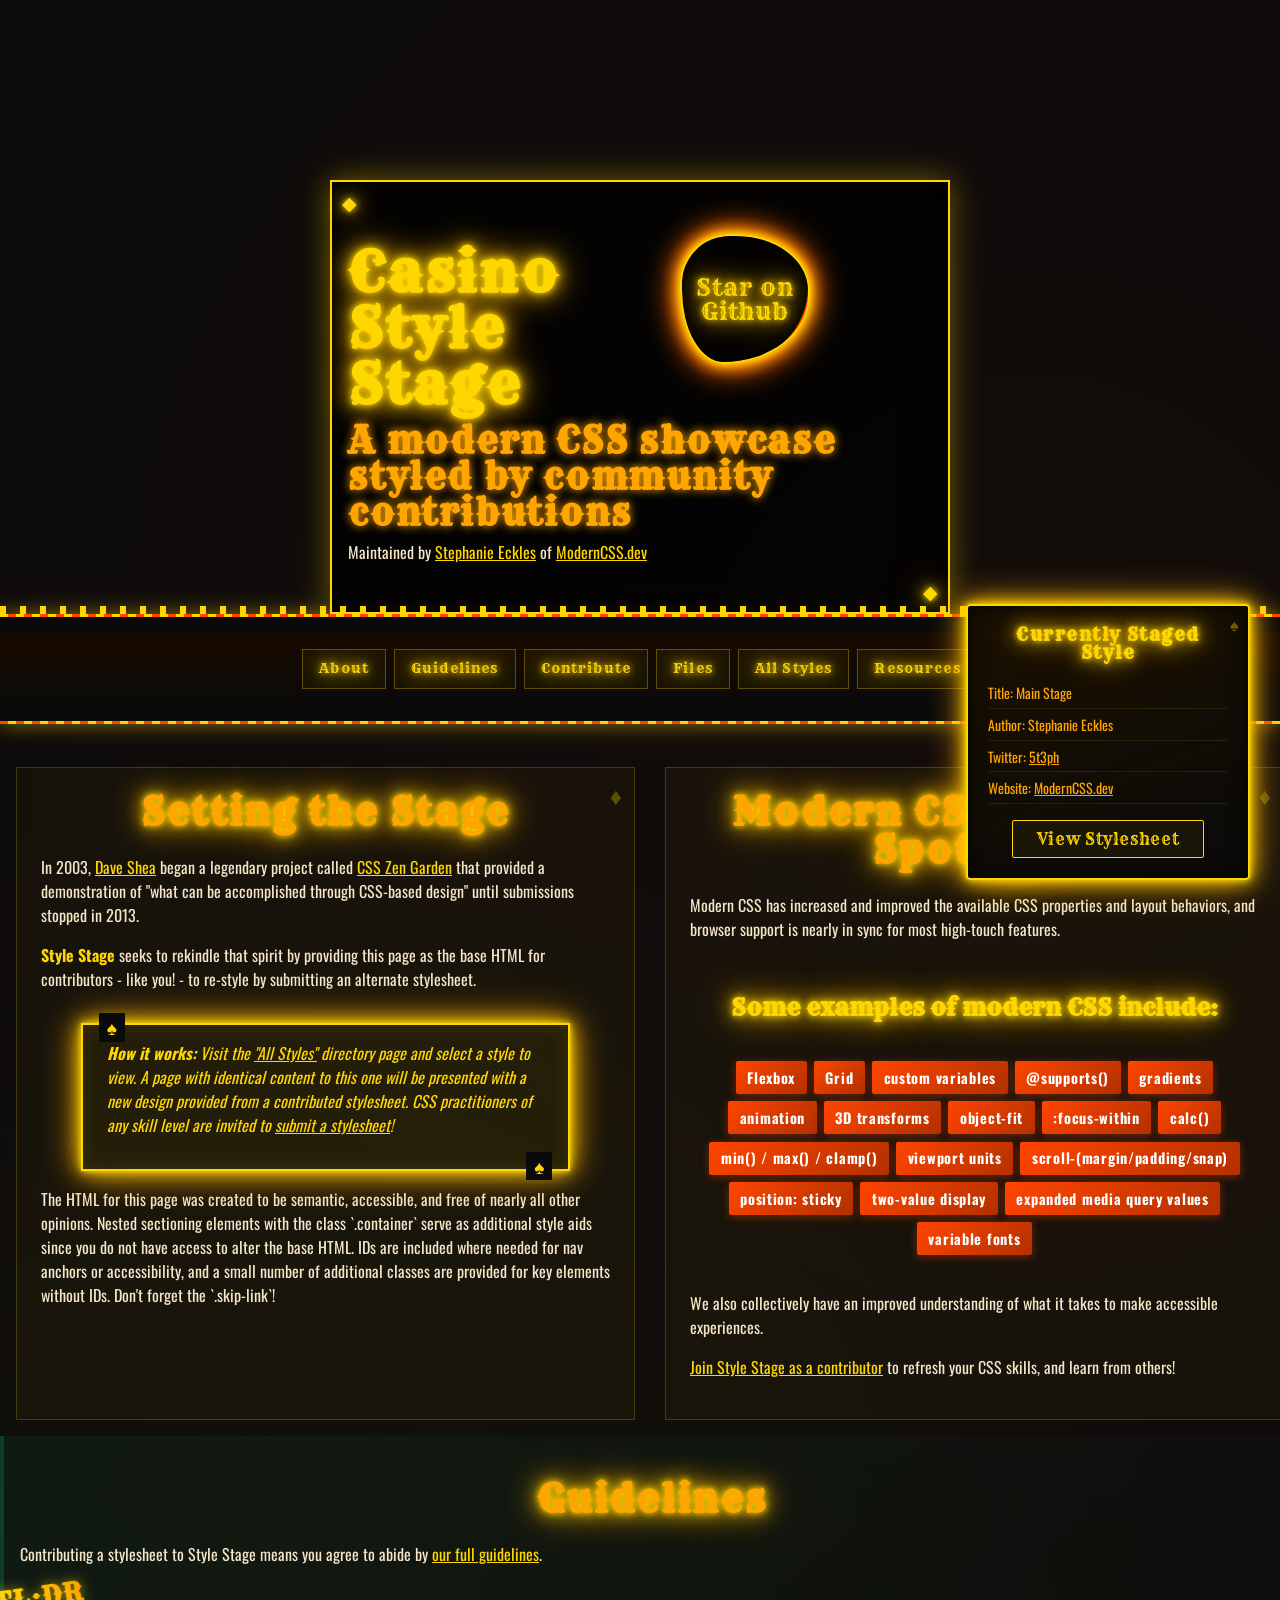
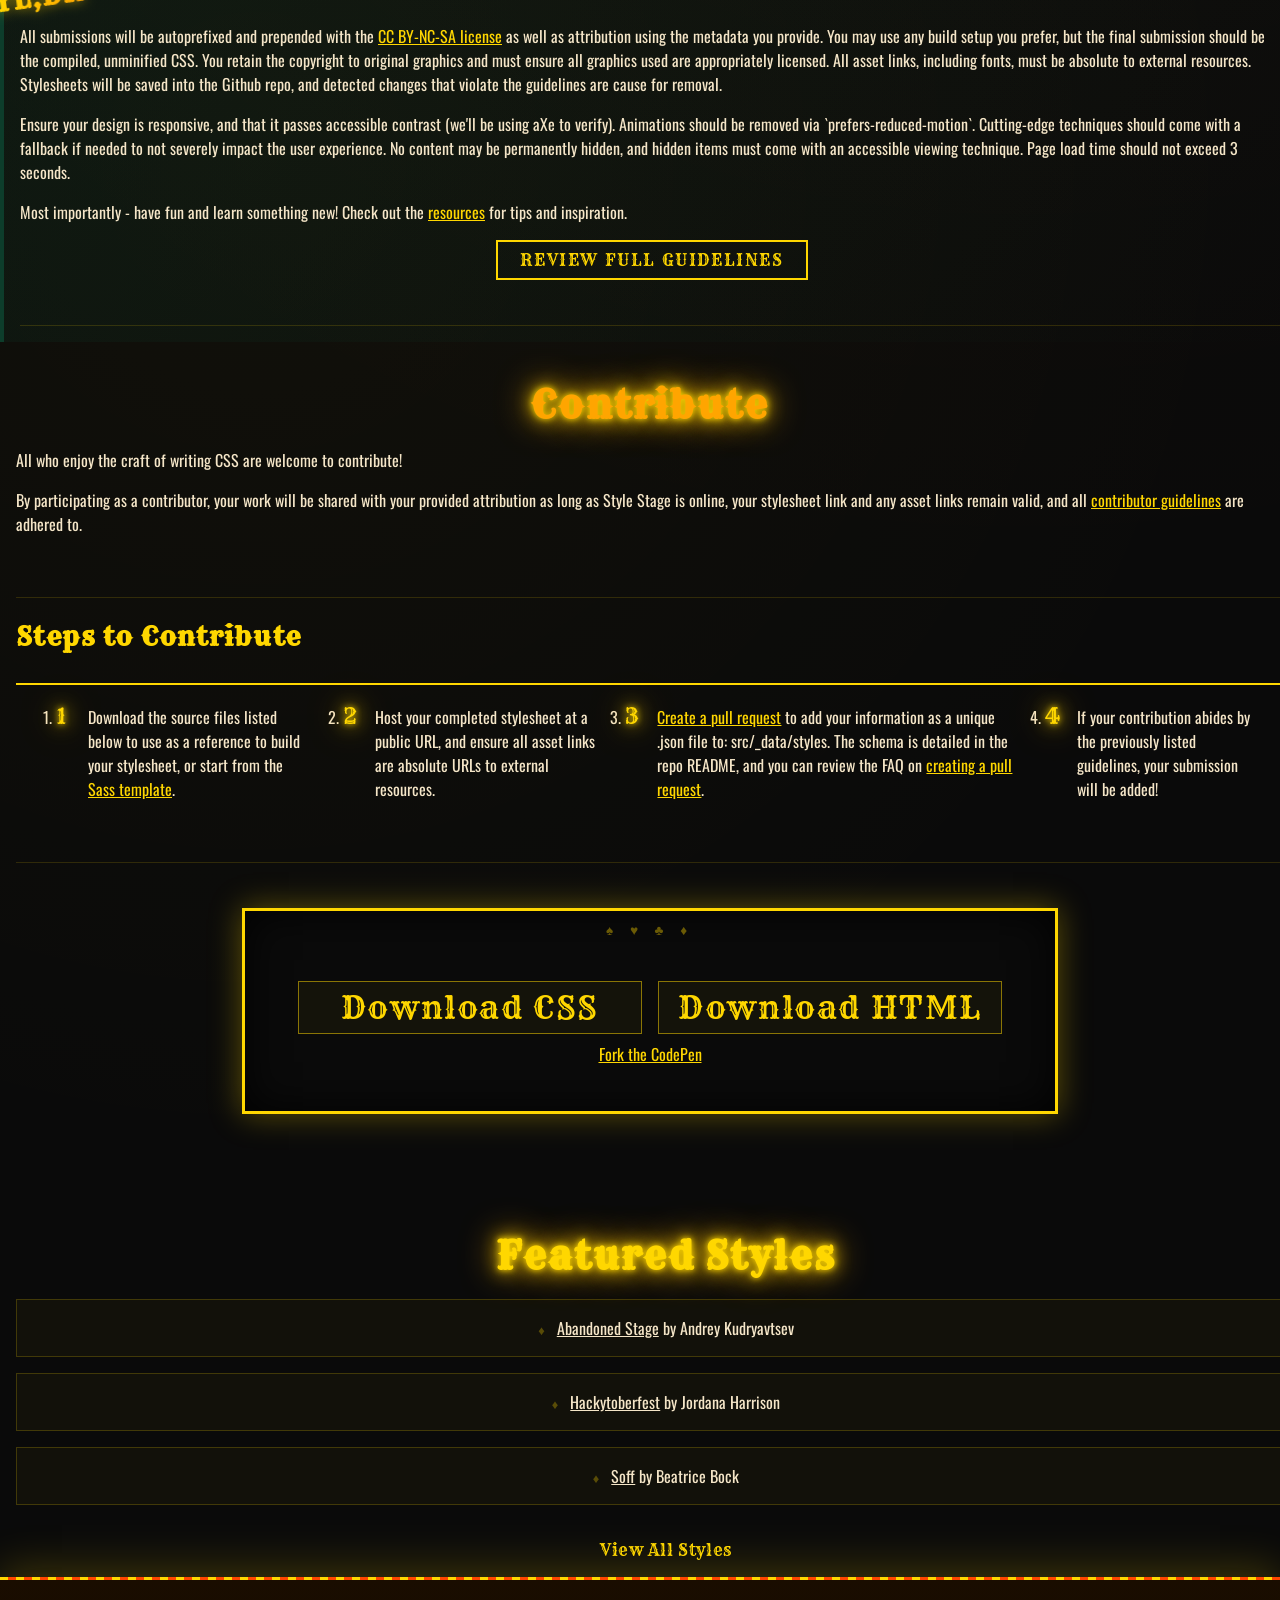
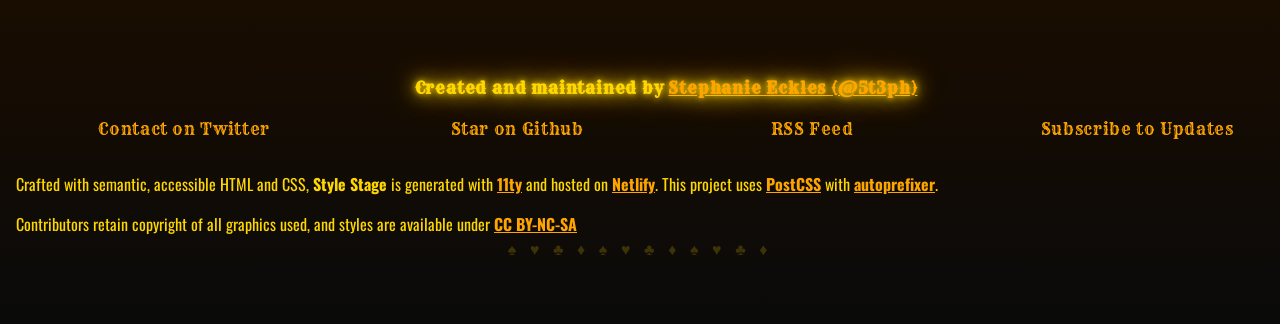
==== commit cd3a7bc2: "fix: add write permissions and update checkout action for gh-pages deploy c17b4b470f36db927185636ae0" ====
--- a/index.html
+++ b/index.html
@@ -3,7 +3,7 @@
   <head>
     <meta charset="UTF-8" />
     <meta name="viewport" content="width=device-width, initial-scale=1" />
-    <title>[Your Style Title] by [Your Name] | Style Stage</title>
+    <title>Casino Style Theme by TJ, Mathias and Bodric | Style Stage</title>
     <meta name="description" content="[Your optional description]" />
     <link href="style.css" rel="stylesheet" />
   </head>
@@ -11,7 +11,7 @@
     <a href="#main" class="skip-link">Skip to main content</a>
     <header>
       <div class="container">
-        <h1>Style Stage</h1>
+        <h1>Casino Style Stage</h1>
         <h2>A modern CSS showcase styled by community contributions</h2>
         <p>
           Maintained by
--- a/style.css
+++ b/style.css
@@ -1,21 +1,30 @@
 @charset "UTF-8";
-@import url("https://fonts.googleapis.com/css2?family=Baloo+2:wght@400;500&display=swap");
+@import url("https://fonts.googleapis.com/css2?family=Rye&family=Playfair+Display:ital,wght@0,400;0,700;0,900;1,400&family=Oswald:wght@400;500;700&display=swap");
 :root {
-  --color-primary: #3a00ff;
-  --color-primary-alt: #6f6ffd;
-  --color-secondary: #d42257;
-  --color-background: #d2fbf7;
-  --color-text: #412d86;
+  --color-primary: #FFD700;
+  --color-primary-alt: #FF4500;
+  --color-secondary: #FFA500;
+  --color-background: #0a0a0a;
+  --color-surface: #111108;
+  --color-text: #f5e6c8;
   --color-light: #fff;
-  --color-anchor: #3a00ff;
-  --font-family: "Baloo 2", sans-serif;
-  --font-weight-strong: 500;
-  --font-size-h1: 6rem;
-  --font-size-h2: 3rem;
-  --font-size-h3: 2rem;
-  --font-size-h4: 1.35rem;
-  --font-size-text: 1.15rem;
-  --border-radius: 8px;
+  --color-dark: #000;
+  --color-anchor: #FFD700;
+  --color-felt: #0d3d2b;
+  --font-family: "Oswald", sans-serif;
+  --font-family-display: "Rye", serif;
+  --font-weight-strong: 700;
+  --font-size-h1: clamp(2.2rem, 5vw, 4rem);
+  --font-size-h2: clamp(1.6rem, 3vw, 2.4rem);
+  --font-size-h3: clamp(1.2rem, 2vw, 1.75rem);
+  --font-size-h4: 1.25rem;
+  --font-size-text: 1rem;
+  --border-radius: 4px;
+  --max-width: 1200px;
+  --section-gap: 4rem;
+  --glow-gold: 0 0 6px #FFD700, 0 0 18px #FFD700, 0 0 36px #FFA500;
+  --glow-red: 0 0 6px #FF4500, 0 0 16px #FF4500, 0 0 30px #FF0000;
+  --shadow-card: 0 4px 24px rgba(0,0,0,0.6);
 }
 
 /*
@@ -80,131 +89,120 @@
 h2,
 h3,
 h4 {
+  font-family: var(--font-family-display);
   font-weight: var(--font-weight-strong);
   line-height: 1;
   margin-bottom: 0.65em;
+  letter-spacing: 0.05em;
 }
 
 h1 {
   font-size: var(--font-size-h1);
-  font-size: clamp(2rem, 7vw, var(--font-size-h1));
+  font-size: clamp(2.5rem, 7vw, var(--font-size-h1));
+  color: #FFD700;
+  text-shadow: var(--glow-gold);
+  animation: marquee-flicker 3s infinite;
 }
 
 h2 {
   font-size: var(--font-size-h2);
-  font-size: clamp(2rem, 4vw, var(--font-size-h2));
-  text-align: center;
+  text-align: center;
+  color: #FFD700;
+  text-shadow: var(--glow-gold);
 }
 
 #main h2 {
-  background-color: var(--color-secondary);
   align-self: center;
-  color: var(--color-background);
-  padding: 0.25em 0.5em;
+  color: var(--color-secondary);
 }
 
 h3 {
   font-size: var(--font-size-h3);
+  color: #FFA500;
 }
 
 h4 {
   font-size: var(--font-size-h4);
+  color: #FFD700;
 }
 
 p,
 li {
   font-size: var(--font-size-text);
+  font-family: var(--font-family);
 }
 
 p {
   margin: 0 0 1rem;
 }
 
-article .container > ul:not(.features) > li + li,
-article .container > ol > li + li {
-  margin-top: 1rem;
-}
-article .container * + h2 {
-  margin-top: 4rem;
-}
-article .container * + h3 {
-  margin-top: 2rem;
-}
-
 strong {
   font-weight: var(--font-weight-strong);
+  color: #FFD700;
 }
 
 a {
   color: var(--color-anchor);
+  transition: text-shadow 0.3s ease, color 0.3s ease;
+}
+a:hover {
+  text-shadow: var(--glow-gold);
+  color: #FFA500;
 }
 
 blockquote {
-  position: relative;
-  display: grid;
-  grid-template-areas: "blockquote";
   place-items: center;
-  padding: 0;
-  margin: 3rem 0;
-  color: var(--color-primary);
-}
-blockquote > * {
-  grid-area: blockquote;
-}
-blockquote p {
-  position: relative;
-  font-size: var(--font-size-h4);
-  margin-bottom: 0;
-  padding: 0.5em;
-}
-blockquote p strong {
-  font-size: 1.15em;
+  color: #FFD700;
+  border: 2px solid #FFD700;
+  padding: 1rem 1.5rem;
+  background: rgba(255, 215, 0, 0.05);
+  box-shadow: inset 0 0 20px rgba(255, 215, 0, 0.1), var(--glow-gold);
+  position: relative;
+  font-style: italic;
 }
 blockquote::before {
-  position: absolute;
-  top: 0;
-  left: 0;
-  width: 100%;
-  height: 100%;
-  border: 4px solid var(--color-primary);
-  box-shadow: 0.25em 0.25em var(--color-secondary);
-  transform: scale(1.1);
-  content: "";
+  content: "♠";
+  position: absolute;
+  top: -0.6em;
+  left: 1rem;
+  background: #0a0a0a;
+  padding: 0 0.4em;
+  font-style: normal;
+  font-size: 1.2em;
 }
 blockquote::after {
-  grid-area: blockquote;
-  color: #6f6ffd;
-  background-image: url("data:image/svg+xml,%3Csvg xmlns='http://www.w3.org/2000/svg' viewBox='0 0 199.1 111.3'%3E%3Cpath fill='%236f6ffd' d='M118 77a77 77 0 00-2-18c-2-4-3-9-3-13a29 29 0 011-12 19 19 0 017-9c4-3 8-4 13-3a14 14 0 018 7 31 31 0 012 5 75 75 0 005 10 47 47 0 002 5 17 17 0 003 3c4 4 8 4 13 0a15 15 0 005-8 37 37 0 001-7l1-11a18 18 0 014-11 2 2 0 000-3l-3-3-2-3a2 2 0 011-2 11 11 0 012-1l19-3c4 0 5 1 3 5l-7 16c-1 3-2 3-5 1l-4-5a1 1 0 00-1 0 9 9 0 00-3 5 23 23 0 00-1 6l-1 11a26 26 0 01-1 7 18 18 0 01-8 10c-5 3-9 3-13 0a20 20 0 01-6-6 68 68 0 01-6-13l-2-4a18 18 0 00-2-4 10 10 0 00-14-2 15 15 0 00-4 4 19 19 0 00-3 9 32 32 0 000 11l2 6a78 78 0 012 27 32 32 0 01-4 15 24 24 0 01-11 9 33 33 0 01-19 3 16 16 0 01-13-9 29 29 0 01-3-11 70 70 0 012-18l2-14a33 33 0 000-14c-1-4-4-7-8-7-7-1-14 1-19 6a34 34 0 00-6 9 59 59 0 00-4 10l-3 12-2 6a26 26 0 01-5 8 17 17 0 01-16 6 26 26 0 01-10-4 7 7 0 01-2-1 2 2 0 010-2 2 2 0 012 0l3 1a22 22 0 0010 3 13 13 0 009-4 22 22 0 005-6 41 41 0 003-8l3-12a59 59 0 015-13 31 31 0 017-9c6-5 14-7 22-5a12 12 0 019 7 21 21 0 011 7 57 57 0 01-2 17 132 132 0 00-2 16 37 37 0 000 13 27 27 0 002 5 13 13 0 0011 8 30 30 0 0016-3 22 22 0 0010-10c3-4 3-9 4-13v-5z'/%3E%3C/svg%3E");
-  background-repeat: no-repeat;
-  place-self: end;
-  content: "Ooh, scale()!";
-  background-size: 90%;
-  width: 10ch;
-  padding-top: 3.25em;
-  transform: translate(25%, 50%) rotate(-5deg);
-  transform-origin: bottom right;
-}
-@media (max-width: 60rem) {
-  blockquote::after {
-    transform: translate(25%, 55%) rotate(-5deg);
-  }
-}
-
-#guidelines p:nth-of-type(1),
-#contribute p:nth-of-type(1) {
-  font-size: var(--font-size-h4);
-  font-weight: var(--font-weight-strong);
-}
-
+  content: "♠";
+  position: absolute;
+  bottom: -0.6em;
+  right: 1rem;
+  background: #0a0a0a;
+  padding: 0 0.4em;
+  font-style: normal;
+  font-size: 1.2em;
+}
+
+@keyframes marquee-flicker {
+  0%, 19%, 21%, 23%, 25%, 54%, 56%, 100% {
+    text-shadow: var(--glow-gold);
+    opacity: 1;
+  }
+  20%, 24%, 55% {
+    text-shadow: none;
+    opacity: 0.85;
+  }
+}
 body {
   background-color: var(--color-background);
   color: var(--color-text);
   font-family: var(--font-family);
+  background-image: radial-gradient(circle at 20% 50%, rgba(255, 215, 0, 0.03) 0%, transparent 50%), radial-gradient(circle at 80% 20%, rgba(255, 69, 0, 0.04) 0%, transparent 50%);
 }
 
 main {
-  padding-top: 5vh;
+  padding-top: 3vh;
   padding-bottom: 5vh;
+  width: 1300px;
+  margin: auto;
 }
 main:focus {
   outline: none;
@@ -217,15 +215,14 @@
   display: flex;
   flex-direction: column;
   align-items: flex-start;
-  padding-top: 5vh;
+  padding-top: 3vh;
   padding-bottom: 5vh;
+  border-bottom: 1px solid rgba(255, 215, 0, 0.15);
 }
 
 article .container,
 .page-footer .container,
 #styles .container {
-  width: 100%;
-  max-width: 80ch;
   margin-right: auto;
   margin-left: auto;
 }
@@ -245,69 +242,359 @@
 }
 
 header {
-  --logomark-height: 3em;
-  --logomark-padding: 0 1em;
   display: grid;
-  min-height: 40vh;
   place-items: center;
-  padding: 10vh 2rem;
-  background-image: url("data:image/svg+xml,%3Csvg xmlns='http://www.w3.org/2000/svg' width='36' height='72' viewBox='0 0 36 72'%3E%3Cg fill-rule='evenodd'%3E%3Cg fill='%233a00ff' fill-opacity='0.4'%3E%3Cpath d='M2 6h12L8 18 2 6zm18 36h12l-6 12-6-12z'/%3E%3C/g%3E%3C/g%3E%3C/svg%3E"), url("data:image/svg+xml,%3Csvg xmlns='http://www.w3.org/2000/svg' width='36' height='72' viewBox='0 0 36 72'%3E%3Cg fill-rule='evenodd'%3E%3Cg fill='%23d42257' fill-opacity='0.4'%3E%3Cpath d='M2 6h12L8 18 2 6zm18 36h12l-6 12-6-12z'/%3E%3C/g%3E%3C/g%3E%3C/svg%3E");
-  background-repeat: repeat-x;
-  background-position: 0 -38px, 17px -40px;
-  color: var(--color-primary);
-  text-align: center;
-}
-header h1 {
-  display: inline-grid;
-  min-height: var(--logomark-height);
-  padding: var(--logomark-padding);
-  border: 0.16em solid var(--color-primary);
-  box-shadow: 0.12em 0.12em var(--color-secondary);
-  place-content: center;
+  color: #FFD700;
+  text-align: center;
+  position: relative;
+  overflow: hidden;
+}
+header::before, header::after {
+  content: "";
+  width: 100%;
+  height: 300px;
+  background: linear-gradient(to bottom, rgba(0, 0, 0, 0.85), rgba(10, 10, 10, 0.7)), repeating-linear-gradient(90deg, transparent, transparent 40px, rgba(255, 215, 0, 0.08) 40px, rgba(255, 215, 0, 0.08) 41px);
+  position: relative;
+  background-color: #0a0505;
+}
+header::before {
+  background: url("https://source.unsplash.com/7PqRZK6rbaE") center/cover no-repeat fixed;
+  filter: brightness(0.35) saturate(0.5);
+  opacity: 1;
+}
+header::after {
+  height: 8px;
+  background: repeating-linear-gradient(90deg, #FFD700 0px, #FFD700 6px, transparent 6px, transparent 20px);
+  animation: bulb-run 0.6s linear infinite;
+  position: absolute;
+  bottom: 0;
+  z-index: 2;
+}
+header .container {
+  width: 620px;
+  display: grid;
+  grid-template-columns: 1fr 1fr;
+  padding: 2rem 1rem;
+  background: rgba(0, 0, 0, 0.75);
+  border: 2px solid #FFD700;
+  box-shadow: 0 0 30px rgba(255, 215, 0, 0.4), inset 0 0 40px rgba(0, 0, 0, 0.8);
+  position: relative;
+  z-index: 2;
+  margin: -120px auto 0;
+}
+header .container::before, header .container::after {
+  content: "◆";
+  color: #FFD700;
+  position: absolute;
+  font-size: 1.2rem;
+  text-shadow: var(--glow-gold);
+}
+header .container::before {
+  top: 0.4rem;
+  left: 0.6rem;
+}
+header .container::after {
+  bottom: 0.4rem;
+  right: 0.6rem;
+}
+header .container h1 {
+  margin-top: 10px;
+  font-size: 56px;
+  margin-bottom: 10px;
+  padding-top: 20px;
+  font-family: var(--font-family-display);
+  color: #FFD700;
+  text-shadow: var(--glow-gold);
+  animation: marquee-flicker 3s infinite;
+}
+header .container h2 {
+  grid-column: 1/3;
+  font-size: 36px;
+  margin-bottom: 10px;
+  color: #FFA500;
+  text-shadow: 0 0 10px #FFA500;
+}
+header .container h1, header .container h2, header .container p {
+  text-align: left;
+}
+header .container p {
+  grid-column: 1/3;
+  color: #f5e6c8;
+}
+header .container > a {
+  grid-column: 2/3;
+  grid-row: 1/2;
+  padding: 20px 10px;
+  display: inline-flex;
+  margin: 20px 40px;
+  font-size: 48px;
+  position: relative;
+  height: 130px;
+  width: 130px;
+  z-index: 3;
+  justify-content: center;
+  align-items: center;
+  color: #FFD700;
+  text-shadow: var(--glow-gold);
+}
+header .container > a span {
+  position: absolute;
+  left: 0;
+  width: 100%;
+  height: 100%;
+  border: 2px solid #FFD700;
+  border-radius: 40% 60% 70% 35%/40% 45% 55% 60%;
+  animation: circle 4s linear infinite;
+  box-shadow: var(--glow-gold);
+  transition: 0.5s;
+}
+header .container > a::before {
+  content: "";
+  position: absolute;
+  left: 0;
+  width: 100%;
+  height: 100%;
+  border: 2px solid #FF4500;
+  border-radius: 40% 60% 65% 35%/40% 45% 65% 60%;
+  animation: circle 6s linear infinite reverse;
+  box-shadow: var(--glow-red);
+  transition: 0.5s;
+}
+header .container > a:hover span {
+  background-color: rgba(255, 215, 0, 0.2);
+}
+header .container > a:hover::after {
+  position: absolute;
+  content: "★ Github";
+  z-index: 3;
+  left: 0;
+  color: #0a0a0a;
+  font-size: 14px;
+  font-family: var(--font-family);
+  text-shadow: none;
+  background: #FFD700;
+  width: 100%;
+  height: 100%;
+  display: flex;
+  align-items: center;
+  justify-content: center;
+  border-radius: 50%;
+}
+header .container > a:hover::before {
+  background-color: rgba(255, 69, 0, 0.2);
+}
+header .container .link-github {
+  font-size: 24px;
 }
 header h2 {
-  max-width: 30ch;
-}
-
+  max-width: 15em;
+}
+
+@keyframes circle {
+  0% {
+    transform: rotate(0);
+  }
+  100% {
+    transform: rotate(360deg);
+  }
+}
+@keyframes bulb-run {
+  0% {
+    background-position: 0 0;
+  }
+  100% {
+    background-position: 20px 0;
+  }
+}
+@keyframes marquee-flicker {
+  0%, 19%, 21%, 23%, 25%, 54%, 56%, 100% {
+    text-shadow: var(--glow-gold);
+    opacity: 1;
+  }
+  20%, 24%, 55% {
+    text-shadow: none;
+    opacity: 0.85;
+  }
+}
+@media (max-width: 650px) {
+  header .container {
+    width: 100%;
+    margin-top: -80px;
+  }
+}
+nav {
+  position: relative;
+  background: #0a0a0a;
+  border-top: 3px solid #FFD700;
+  border-bottom: 3px solid #FFD700;
+  box-shadow: 0 0 20px rgba(255, 215, 0, 0.5);
+}
+nav::before {
+  content: "";
+  position: absolute;
+  top: -3px;
+  left: 0;
+  width: 100%;
+  height: 3px;
+  background: repeating-linear-gradient(90deg, #FFD700 0, #FFD700 8px, #FF4500 8px, #FF4500 16px);
+  animation: bulb-run 0.5s linear infinite;
+  z-index: 3;
+}
+nav::after {
+  content: "";
+  position: absolute;
+  bottom: -3px;
+  left: 0;
+  width: 100%;
+  height: 3px;
+  background: repeating-linear-gradient(90deg, #FF4500 0, #FF4500 8px, #FFD700 8px, #FFD700 16px);
+  animation: bulb-run 0.5s linear infinite reverse;
+  z-index: 3;
+  display: block;
+  right: auto;
+  position: absolute;
+  width: 100%;
+}
 nav ul {
   display: flex;
-  flex-wrap: wrap;
   justify-content: center;
-  margin: 0;
-  padding: 0;
   list-style: none;
-}
-nav ul a {
+  background: linear-gradient(180deg, #1a0a00, #0a0a0a);
+  padding: 12px 0;
+}
+nav ul li a {
   display: inline-grid;
-  padding: 0.5rem;
-  color: var(--color-secondary);
-  font-size: 1.25rem;
+  padding: 0.5rem 1rem;
+  color: #FFD700;
   text-decoration: none;
-}
-nav ul a::before {
+  position: relative;
+  overflow: hidden;
+  margin: 4px;
+  font-family: var(--font-family-display);
+  font-size: 0.9rem;
+  letter-spacing: 0.08em;
+  text-shadow: var(--glow-gold);
+  border: 1px solid rgba(255, 215, 0, 0.3);
+  background: rgba(255, 215, 0, 0.04);
+  transition: 0.3s;
+}
+nav ul li a:hover {
+  background: rgba(255, 215, 0, 0.15);
+  border-color: #FFD700;
+  box-shadow: var(--glow-gold), inset 0 0 10px rgba(255, 215, 0, 0.1);
+}
+nav ul li a:hover::after {
+  top: 0;
+}
+nav ul li a::after {
+  content: "";
   width: 100%;
-  height: 0.33em;
-  background-color: var(--color-secondary);
-  opacity: 0.15;
-  content: "";
-}
-nav ul a:hover::before, nav ul a:focus::before {
-  opacity: 1;
-}
-nav ul li {
-  margin: 0.25rem;
-}
-
+  height: 100%;
+  position: absolute;
+  background: rgba(255, 215, 0, 0.15);
+  top: 100%;
+  transition: 0.35s;
+  border-radius: 2px;
+  line-height: 43px;
+}
+nav ul li:nth-child(1) a::after {
+  content: "About";
+  color: #FFD700;
+  text-align: center;
+}
+nav ul li:nth-child(2) a::after {
+  content: "Guidelines";
+  color: #FFD700;
+  text-align: center;
+}
+nav ul li:nth-child(3) a::after {
+  content: "Contribute";
+  color: #FFD700;
+  text-align: center;
+}
+nav ul li:nth-child(4) a::after {
+  content: "Files";
+  color: #FFD700;
+  text-align: center;
+}
+nav ul li:nth-child(5) a::after {
+  content: "All Styles";
+  color: #FFD700;
+  text-align: center;
+}
+nav ul li:nth-child(6) a::after {
+  content: "Resources";
+  color: #FFD700;
+  text-align: center;
+}
+
+@keyframes bulb-run {
+  0% {
+    background-position: 0 0;
+  }
+  100% {
+    background-position: 16px 0;
+  }
+}
+@media (max-width: 600px) {
+  nav ul {
+    padding-top: 30px;
+    top: 50px;
+    width: 100%;
+    flex-direction: column;
+    text-align: center;
+    height: 40px;
+    overflow: hidden;
+  }
+  nav ul:hover {
+    height: 350px;
+  }
+  nav ul:hover li {
+    display: block;
+  }
+  nav ul li {
+    display: none;
+  }
+  nav::before,
+  nav::after {
+    display: block;
+    cursor: pointer;
+  }
+}
+#about {
+  display: grid;
+  grid-template-columns: 1fr 1fr;
+  grid-gap: 30px;
+  width: 1300px;
+  margin: auto;
+}
+#about section {
+  background: rgba(255, 215, 0, 0.03);
+  border: 1px solid rgba(255, 215, 0, 0.2);
+  padding: 1.5rem;
+  position: relative;
+}
+#about section::before {
+  content: "♦";
+  position: absolute;
+  top: 0.5rem;
+  right: 0.75rem;
+  color: rgba(255, 215, 0, 0.3);
+  font-size: 1.5rem;
+}
 #about section:nth-child(2) {
   position: relative;
 }
 #about section:nth-child(2) p:nth-of-type(2) {
   align-self: center;
   margin-top: 2rem;
-  color: var(--color-secondary);
+  color: #FFD700;
   font-size: 1.5em;
   font-weight: var(--font-weight-strong);
   text-align: center;
+  text-shadow: var(--glow-gold);
+  font-family: var(--font-family-display);
+  animation: marquee-flicker 4s infinite;
 }
 #about section:nth-child(2) ul {
   display: flex;
@@ -319,39 +606,62 @@
 }
 #about section:nth-child(2) ul li {
   margin: 0.25em;
-  padding: 0.25em 0.5em;
-  background-color: var(--color-light);
-}
-#about section:nth-child(2)::before {
-  position: absolute;
-  top: 60%;
-  left: 50%;
+  padding: 0.4em 0.8em;
+  background: linear-gradient(135deg, #FF4500, rgb(178.5, 48.3, 0));
+  color: #fff;
+  font-weight: bold;
+  font-size: 0.9rem;
+  letter-spacing: 0.05em;
+  border-radius: 2px;
+  box-shadow: 0 2px 8px rgba(255, 69, 0, 0.4);
+  transition: box-shadow 0.3s;
+}
+#about section:nth-child(2) ul li:hover {
+  box-shadow: var(--glow-red);
+}
+
+@keyframes marquee-flicker {
+  0%, 19%, 21%, 23%, 25%, 54%, 56%, 100% {
+    text-shadow: var(--glow-gold);
+    opacity: 1;
+  }
+  20%, 24%, 55% {
+    text-shadow: none;
+    opacity: 0.85;
+  }
+}
+@media (max-width: 1270px) {
+  .container {
+    width: 100vw;
+  }
+  #about {
+    display: block;
+    width: 100%;
+  }
+}
+#guidelines {
+  grid-column: 1/3;
   width: 100%;
-  height: 0;
-  padding-bottom: 100%;
-  transform: translate(-50%, -50%);
-  transition: 300ms transform ease-in;
-  background-image: radial-gradient(rgba(255, 0, 0, 0) 20%, #b3f8f1 20%, #b3f8f1 25%, rgba(255, 0, 0, 0) 25%, rgba(255, 0, 0, 0) 30%, #b3f8f1 30%, #b3f8f1 40%, rgba(255, 0, 0, 0) 40%, rgba(255, 0, 0, 0) 45%, #b3f8f1 45%, #b3f8f1 50%, rgba(255, 0, 0, 0) 50%);
-  opacity: 0.8;
-  content: "";
-  z-index: -1;
-}
-@media (max-width: 35rem) {
-  #about section:nth-child(2)::before {
-    transform: scale(2) translate(-25%, -25%);
-  }
-}
-
+  margin: auto;
+  background: linear-gradient(135deg, rgba(13, 61, 43, 0.25), rgba(0, 0, 0, 0));
+  border-left: 4px solid #0d3d2b;
+  padding-left: 1rem;
+}
+#guidelines > section {
+  width: 100%;
+  max-width: 100%;
+}
 #guidelines h3 {
   display: inline-block;
   transform: rotate(-8deg) translateX(-10%);
-  background: linear-gradient(to right, var(--color-primary), var(--color-secondary));
+  background: linear-gradient(to right, #FFD700, #FFA500);
 }
 @supports (background-clip: text) or (-webkit-background-clip: text) {
   #guidelines h3 {
     -webkit-background-clip: text;
     background-clip: text;
     color: transparent;
+    filter: drop-shadow(0 0 6px rgba(255, 215, 0, 0.6));
   }
 }
 @media (min-width: 120ch) {
@@ -371,64 +681,61 @@
     transform-origin: left center;
     -webkit-background-clip: text;
     background-clip: text;
-    color: var(--color-primary-alt);
+    color: rgba(255, 215, 0, 0.5);
     font-size: 0.9em;
     font-weight: normal;
-    content: "← Whoa, text gradients!";
   }
 }
 #guidelines .container > a {
   align-self: center;
-}
-
-#about section:nth-child(2) {
-  position: relative;
-}
-
-#about section:nth-child(2) p:nth-of-type(2) {
-  align-self: center;
-  margin-top: 2rem;
-  color: var(--color-secondary);
-  font-size: 1.5em;
-  font-weight: var(--font-weight-strong);
-  text-align: center;
-}
-
-#about section:nth-child(2) ul {
+  display: inline-block;
+  padding: 0.6rem 1.4rem;
+  border: 2px solid #FFD700;
+  color: #FFD700;
+  font-family: var(--font-family-display);
+  text-transform: uppercase;
+  letter-spacing: 0.1em;
+  transition: 0.3s;
+}
+#guidelines .container > a:hover {
+  background: #FFD700;
+  color: #0a0a0a;
+  box-shadow: var(--glow-gold);
+  text-shadow: none;
+}
+
+#contribute .container ol {
+  border-top: 2px solid #FFD700;
+  padding-top: 20px;
   display: flex;
-  flex-wrap: wrap;
-  justify-content: center;
-  margin: 1rem 0 2rem;
-  padding: 0;
-  list-style: none;
-}
-
-#about section:nth-child(2) ul li {
-  margin: 0.25em;
-  padding: 0.25em 0.5em;
-  background-color: var(--color-light);
-}
-
-#about section:nth-child(2)::before {
-  position: absolute;
-  top: 60%;
-  left: 50%;
-  width: 100%;
-  height: 0;
-  padding-bottom: 100%;
-  transform: translate(-50%, -50%);
-  transition: 300ms transform ease-in;
-  background-image: radial-gradient(rgba(255, 0, 0, 0) 20%, #b3f8f1 20%, #b3f8f1 25%, rgba(255, 0, 0, 0) 25%, rgba(255, 0, 0, 0) 30%, #b3f8f1 30%, #b3f8f1 40%, rgba(255, 0, 0, 0) 40%, rgba(255, 0, 0, 0) 45%, #b3f8f1 45%, #b3f8f1 50%, rgba(255, 0, 0, 0) 50%);
-  opacity: 0.8;
-  content: "";
-  z-index: -1;
-}
-
-@media (max-width: 35rem) {
-  #about section:nth-child(2)::before {
-    transform: scale(2) translate(-25%, -25%);
-  }
-}
+  counter-reset: casino-steps;
+}
+#contribute .container ol li {
+  margin-right: 30px;
+  counter-increment: casino-steps;
+  position: relative;
+  padding-left: 2rem;
+}
+#contribute .container ol li::before {
+  content: counter(casino-steps);
+  position: absolute;
+  left: 0;
+  top: 0;
+  color: #FFD700;
+  font-family: var(--font-family-display);
+  font-size: 1.4rem;
+  text-shadow: var(--glow-gold);
+  line-height: 1;
+}
+@media screen and (max-width: 675px) {
+  #contribute .container ol {
+    display: block;
+  }
+  #contribute .container ol li {
+    margin-top: 1em;
+  }
+}
+
 #files {
   display: grid;
   place-content: center;
@@ -440,308 +747,316 @@
   opacity: 0;
 }
 #files .container {
-  display: inline-block;
+  display: grid;
+  grid-template-columns: 1fr 1fr;
   padding: 5vmin;
-  outline: 4px dashed var(--color-secondary);
-  background-color: var(--color-background);
-  text-align: center;
+  text-align: center;
+  background: #0a0a0a;
+  border: 3px solid #FFD700;
+  box-shadow: 0 0 30px rgba(255, 215, 0, 0.35), inset 0 0 40px rgba(0, 0, 0, 0.9);
+  position: relative;
+}
+#files .container::before {
+  content: "♠ ♥ ♣ ♦";
+  position: absolute;
+  top: 0.5rem;
+  left: 50%;
+  transform: translateX(-50%);
+  color: rgba(255, 215, 0, 0.4);
+  font-size: 0.85rem;
+  letter-spacing: 0.5em;
+  white-space: nowrap;
+}
+#files .container {
+  outline: none;
+  animation: border-glow 2s ease-in-out infinite alternate;
+}
+#files .container h3 {
+  grid-column: 1/3;
+}
+#files .container a:nth-child(4) {
+  grid-column: 1/3;
 }
 #files .container a:not(:last-child) {
   margin: 0.5rem;
+  padding: 0.6rem 1.2rem;
+  border: 1px solid rgba(255, 215, 0, 0.5);
+  color: #FFD700;
+  font-family: var(--font-family-display);
+  letter-spacing: 0.05em;
+  transition: 0.3s;
+  background: rgba(255, 215, 0, 0.04);
+}
+#files .container a:not(:last-child):hover {
+  background: rgba(255, 215, 0, 0.15);
+  box-shadow: var(--glow-gold);
+  border-color: #FFD700;
 }
 #files .container a:not(:last-child):not(.link-codepen) {
   font-size: clamp(1.5rem, 4vw, 2rem);
 }
 
-.features {
-  position: relative;
-  width: 100%;
-  grid-template-columns: repeat(auto-fit, minmax(25ch, 1fr));
-  /*! 
-    * SVGs from Hero Patterns
-    * @link http://www.heropatterns.com/
-    */
-}
-.features li {
-  display: grid;
-  position: relative;
-  place-content: center;
-  min-height: 12rem;
+@keyframes border-glow {
+  0% {
+    box-shadow: 0 0 20px rgba(255, 215, 0, 0.3), inset 0 0 40px rgba(0, 0, 0, 0.9);
+  }
+  100% {
+    box-shadow: 0 0 50px rgba(255, 215, 0, 0.7), 0 0 80px rgba(255, 69, 0, 0.3), inset 0 0 40px rgba(0, 0, 0, 0.9);
+  }
+}
+#styles {
+  text-align: center;
+}
+#styles h2 {
+  color: #FFD700;
+  text-shadow: var(--glow-gold);
+  font-family: var(--font-family-display);
+}
+#styles .container {
+  width: 1300px;
+}
+#styles .container li {
+  text-align: center;
   padding: 1rem;
-  color: var(--color-light);
-  text-align: center;
-}
-.features li > span {
-  display: grid;
-  place-content: center;
-  padding: 0.5em;
-  grid-gap: 0.5rem;
-  border: 1px solid var(--color-light);
-  background-color: var(--color-secondary);
-  line-height: 1.1;
-}
-.features li > span a {
+  border: 1px solid rgba(255, 215, 0, 0.2);
+  background: rgba(255, 215, 0, 0.03);
+  transition: 0.3s;
+  position: relative;
+}
+#styles .container li::before {
+  content: "♦";
+  color: rgba(255, 215, 0, 0.3);
+  margin-right: 0.5rem;
+  font-size: 0.8rem;
+}
+#styles .container li:hover {
+  border-color: #FFD700;
+  box-shadow: 0 0 15px rgba(255, 215, 0, 0.3);
+  background: rgba(255, 215, 0, 0.07);
+}
+#styles .container li {
+  color: #f5e6c8;
+}
+#styles .container li > span a {
+  color: #FFD700;
+}
+#styles .container .features h2 {
+  color: #FFD700;
+}
+#styles .container .features li {
+  color: #f5e6c8;
+}
+#styles .container .features li > span a {
   color: inherit;
-  font-size: 1.3rem;
-  font-weight: var(--font-weight-strong);
-  text-decoration: none;
-}
-.features li > span a::before {
-  position: absolute;
-  top: 0;
+}
+#styles .container .link-allstyles:hover {
+  text-decoration: underline;
+  color: #FFD700;
+}
+
+@media (max-width: 1270px) {
+  #styles .container {
+    width: 100vw;
+  }
+}
+.profile {
+  color: #FFD700;
+  position: fixed;
+  right: 30px;
+  bottom: 20px;
+  z-index: 3;
+  padding: 20px;
+  background: linear-gradient(160deg, #1a1000, #0a0a0a);
+  border: 2px solid #FFD700;
+  box-shadow: var(--glow-gold), inset 0 0 20px rgba(0, 0, 0, 0.8);
+  border-radius: 4px;
+  animation: border-glow 2.5s ease-in-out infinite alternate;
+}
+.profile::before {
+  content: "♠";
+  position: absolute;
+  top: 0.4rem;
+  right: 0.6rem;
+  color: rgba(255, 215, 0, 0.4);
+  font-size: 1rem;
+}
+.profile .container {
+  width: 240px;
+}
+.profile .container h4 {
+  text-align: center;
+  font-size: 18px;
+  font-family: var(--font-family-display);
+  color: #FFD700;
+  text-shadow: var(--glow-gold);
+  letter-spacing: 0.08em;
+}
+.profile .container > a {
+  text-align: center;
+  display: block;
+  margin: auto;
+  border: 1px solid #FFD700;
+  padding: 10px;
+  width: 80%;
+  border-radius: 2px;
+  transition: 0.35s;
+  color: #FFD700;
+  font-family: var(--font-family-display);
+  letter-spacing: 0.05em;
+  background: rgba(255, 215, 0, 0.05);
+}
+.profile .container > a:hover {
+  background: #FFD700;
+  color: #0a0a0a;
+  box-shadow: var(--glow-gold);
+  text-shadow: none;
+}
+.profile ul {
+  list-style: none;
+  padding: 0;
+}
+.profile ul li {
+  font-size: 14px;
+  color: #FFA500;
+  border-bottom: 1px solid rgba(255, 215, 0, 0.1);
+  padding: 0.3rem 0;
+}
+.profile ul li a {
+  color: #FFA500;
+  transition: 0.3s;
+}
+.profile ul li a:hover {
+  color: #FFD700;
+  text-shadow: var(--glow-gold);
+}
+
+@keyframes border-glow {
+  0% {
+    box-shadow: 0 0 10px rgba(255, 215, 0, 0.3), inset 0 0 20px rgba(0, 0, 0, 0.8);
+  }
+  100% {
+    box-shadow: 0 0 30px rgba(255, 215, 0, 0.7), 0 0 50px rgba(255, 69, 0, 0.3), inset 0 0 20px rgba(0, 0, 0, 0.8);
+  }
+}
+@media (max-width: 1270px) {
+  .profile {
+    display: none;
+  }
+}
+.page-footer {
+  position: relative;
+  padding: 3rem 1rem;
+  background: linear-gradient(180deg, #1a0d00, #0a0a0a);
+  color: #FFD700;
+  border-top: 3px solid #FFD700;
+  box-shadow: 0 -10px 40px rgba(255, 215, 0, 0.2);
+}
+.page-footer::before {
+  content: "";
+  position: absolute;
+  top: -3px;
   left: 0;
   width: 100%;
-  height: 100%;
-  content: "";
-}
-.features li > span span:nth-child(2) {
-  position: relative;
-}
-
-#styles {
-  margin: 5vh 0 20vh;
-  text-align: center;
-}
-#styles h2 {
-  color: var(--color-primary);
-}
-
-#styles .features li,
-.features.patterned li {
-  background-color: var(--color-secondary);
-  background-image: url("data:image/svg+xml,%3Csvg xmlns='http://www.w3.org/2000/svg' width='36' height='72' viewBox='0 0 36 72'%3E%3Cg fill-rule='evenodd'%3E%3Cg fill='%23fff' fill-opacity='0.4'%3E%3Cpath d='M2 6h12L8 18 2 6zm18 36h12l-6 12-6-12z'/%3E%3C/g%3E%3C/g%3E%3C/svg%3E");
-}
-@media (min-width: 515px) and (max-width: 765px) {
-  #styles .features li:nth-last-child(1):nth-child(odd),
-.features.patterned li:nth-last-child(1):nth-child(odd) {
-    grid-column: span 2;
-  }
-}
-#styles .features li:nth-child(2),
-.features.patterned li:nth-child(2) {
-  background-image: url("data:image/svg+xml,%3Csvg xmlns='http://www.w3.org/2000/svg' width='88' height='24' viewBox='0 0 88 24'%3E%3Cg fill-rule='evenodd'%3E%3Cg id='autumn' fill='%23fff' fill-opacity='0.4'%3E%3Cpath d='M10 0l30 15 2 1V2.18A10 10 0 0 0 41.76 0H39.7a8 8 0 0 1 .3 2.18v10.58L14.47 0H10zm31.76 24a10 10 0 0 0-5.29-6.76L4 1 2 0v13.82a10 10 0 0 0 5.53 8.94L10 24h4.47l-6.05-3.02A8 8 0 0 1 4 13.82V3.24l31.58 15.78A8 8 0 0 1 39.7 24h2.06zM78 24l2.47-1.24A10 10 0 0 0 86 13.82V0l-2 1-32.47 16.24A10 10 0 0 0 46.24 24h2.06a8 8 0 0 1 4.12-4.98L84 3.24v10.58a8 8 0 0 1-4.42 7.16L73.53 24H78zm0-24L48 15l-2 1V2.18A10 10 0 0 1 46.24 0h2.06a8 8 0 0 0-.3 2.18v10.58L73.53 0H78z'/%3E%3C/g%3E%3C/g%3E%3C/svg%3E");
-}
-#styles .features li:nth-child(3),
-.features.patterned li:nth-child(3) {
-  background-image: url("data:image/svg+xml,%3Csvg width='80' height='80' viewBox='0 0 80 80' xmlns='http://www.w3.org/2000/svg'%3E%3Cg fill='none' fill-rule='evenodd'%3E%3Cg fill='%23fff' fill-opacity='0.4'%3E%3Cpath d='M50 50c0-5.523 4.477-10 10-10s10 4.477 10 10-4.477 10-10 10c0 5.523-4.477 10-10 10s-10-4.477-10-10 4.477-10 10-10zM10 10c0-5.523 4.477-10 10-10s10 4.477 10 10-4.477 10-10 10c0 5.523-4.477 10-10 10S0 25.523 0 20s4.477-10 10-10zm10 8c4.418 0 8-3.582 8-8s-3.582-8-8-8-8 3.582-8 8 3.582 8 8 8zm40 40c4.418 0 8-3.582 8-8s-3.582-8-8-8-8 3.582-8 8 3.582 8 8 8z' /%3E%3C/g%3E%3C/g%3E%3C/svg%3E");
-}
-#styles .features::after,
-.features.patterned::after {
-  position: absolute;
-  bottom: -4.5em;
-  width: 10ch;
-  padding-top: 3em;
-  transform: rotate(-15deg);
-  transform-origin: bottom right;
-  background-image: url("data:image/svg+xml,%3Csvg xmlns='http://www.w3.org/2000/svg' viewBox='0 0 199.1 111.3'%3E%3Cpath fill='%236f6ffd' d='M118 77a77 77 0 00-2-18c-2-4-3-9-3-13a29 29 0 011-12 19 19 0 017-9c4-3 8-4 13-3a14 14 0 018 7 31 31 0 012 5 75 75 0 005 10 47 47 0 002 5 17 17 0 003 3c4 4 8 4 13 0a15 15 0 005-8 37 37 0 001-7l1-11a18 18 0 014-11 2 2 0 000-3l-3-3-2-3a2 2 0 011-2 11 11 0 012-1l19-3c4 0 5 1 3 5l-7 16c-1 3-2 3-5 1l-4-5a1 1 0 00-1 0 9 9 0 00-3 5 23 23 0 00-1 6l-1 11a26 26 0 01-1 7 18 18 0 01-8 10c-5 3-9 3-13 0a20 20 0 01-6-6 68 68 0 01-6-13l-2-4a18 18 0 00-2-4 10 10 0 00-14-2 15 15 0 00-4 4 19 19 0 00-3 9 32 32 0 000 11l2 6a78 78 0 012 27 32 32 0 01-4 15 24 24 0 01-11 9 33 33 0 01-19 3 16 16 0 01-13-9 29 29 0 01-3-11 70 70 0 012-18l2-14a33 33 0 000-14c-1-4-4-7-8-7-7-1-14 1-19 6a34 34 0 00-6 9 59 59 0 00-4 10l-3 12-2 6a26 26 0 01-5 8 17 17 0 01-16 6 26 26 0 01-10-4 7 7 0 01-2-1 2 2 0 010-2 2 2 0 012 0l3 1a22 22 0 0010 3 13 13 0 009-4 22 22 0 005-6 41 41 0 003-8l3-12a59 59 0 015-13 31 31 0 017-9c6-5 14-7 22-5a12 12 0 019 7 21 21 0 011 7 57 57 0 01-2 17 132 132 0 00-2 16 37 37 0 000 13 27 27 0 002 5 13 13 0 0011 8 30 30 0 0016-3 22 22 0 0010-10c3-4 3-9 4-13v-5z'/%3E%3C/svg%3E");
-  background-repeat: no-repeat;
-  background-size: 90%;
-  color: var(--color-primary-alt);
-  font-size: 0.9rem;
-  content: "Grid FTW!";
-}
-
-.profile {
-  width: 95vw;
-  max-width: 80ch;
-  margin: 1rem auto 10vh;
-  padding: 1.25rem;
-  z-index: 1;
-}
-.profile h4 {
-  margin: 0;
-  color: var(--color-secondary);
-  text-align: center;
-}
-.profile .container {
-  display: grid;
-  justify-items: center;
-  grid-gap: 1rem;
-}
-.profile .container > a {
-  min-height: 2em;
-  border: 2px solid currentColor;
-  color: var(--color-secondary);
-}
-.profile ul {
-  display: flex;
-  flex-wrap: wrap;
-  justify-content: center;
-  margin: 0;
-  padding: 0;
-  list-style: none;
-}
-.profile ul li {
-  display: flex;
-  padding: 0.45em;
-}
-.profile ul li span:nth-child(1) {
-  width: auto;
-  margin-right: 0.25em;
-  font-weight: var(--font-weight-strong);
-}
-.profile ul li span:nth-child(2) {
-  flex-grow: 1;
-  word-break: break-word;
-}
-.profile ul li span:nth-child(2) a {
-  color: inherit;
-}
-@media (min-width: 180ch) {
-  .profile {
-    position: fixed;
-    right: 2vmin;
-    bottom: 2vmin;
-    max-width: 30ch;
-    margin-bottom: 0;
-    border-radius: var(--border-radius);
-    background-color: var(--color-light);
-    box-shadow: 0 2px 5px rgba(58, 0, 255, 0.15);
-  }
-  .profile ul {
-    justify-content: unset;
-  }
-  .profile ul li {
-    padding: 0;
-  }
-  .profile ul li span:nth-child(1) {
-    width: 8ch;
-    margin-right: 0;
-  }
-}
-
-.page-footer {
-  --logomark-height: 2em;
-  --logomark-padding: 0;
-  position: relative;
-  padding: 3rem 1rem;
-  background-color: var(--color-primary);
-  background-image: url("data:image/svg+xml,%3Csvg xmlns='http://www.w3.org/2000/svg' width='36' height='72' viewBox='0 0 36 72'%3E%3Cg fill-rule='evenodd'%3E%3Cg fill='%23d2fbf7' fill-opacity='1'%3E%3Cpath d='M2 6h12L8 18 2 6zm18 36h12l-6 12-6-12z'/%3E%3C/g%3E%3C/g%3E%3C/svg%3E");
-  background-repeat: repeat-x;
-  background-position: center -34px;
-  color: var(--color-light);
-}
-.page-footer::before {
-  display: inline-grid;
-  min-height: var(--logomark-height);
-  padding: var(--logomark-padding);
-  border: 0.16em solid var(--color-primary);
-  box-shadow: 0.12em 0.12em var(--color-secondary);
-  place-content: center;
-  position: absolute;
-  left: 50%;
-  width: 2em;
-  transform: translate(-50%, -100%);
-  background-color: var(--color-background);
-  color: var(--color-primary);
-  font-size: 3rem;
-  content: "S";
+  height: 3px;
+  background: repeating-linear-gradient(90deg, #FFD700 0, #FFD700 8px, #FF4500 8px, #FF4500 16px);
+  animation: bulb-run 0.5s linear infinite;
+}
+.page-footer::after {
+  content: "♠  ♥  ♣  ♦  ♠  ♥  ♣  ♦  ♠  ♥  ♣  ♦";
+  display: block;
+  text-align: center;
+  color: rgba(255, 215, 0, 0.2);
+  font-size: 1rem;
+  letter-spacing: 0.3em;
+  margin-bottom: 1rem;
 }
 .page-footer p:first-child {
   margin-top: 3rem;
   font-weight: var(--font-weight-strong);
-  letter-spacing: 0.03em;
-  text-align: center;
+  letter-spacing: 0.05em;
+  text-align: center;
+  color: #FFD700;
+  font-family: var(--font-family-display);
+  text-shadow: var(--glow-gold);
 }
 .page-footer p a {
-  color: inherit;
+  color: #FFA500;
+  font-weight: bold;
+  transition: 0.3s;
+}
+.page-footer p a:hover {
+  color: #FFD700;
+  text-shadow: var(--glow-gold);
 }
 .page-footer ul {
   grid-template-columns: repeat(auto-fit, minmax(12ch, auto));
 }
+.page-footer .container {
+  width: 1300px;
+  margin: auto;
+}
 .page-footer .container > :last-child {
   margin-bottom: 0;
 }
-
+.page-footer .container li {
+  text-align: center;
+  color: #f5e6c8;
+  transition: 0.3s;
+}
+.page-footer .container li:hover {
+  color: #FFD700;
+}
+
+@keyframes bulb-run {
+  0% {
+    background-position: 0 0;
+  }
+  100% {
+    background-position: 16px 0;
+  }
+}
+@media (max-width: 1270px) {
+  .page-footer .container {
+    width: 100%;
+  }
+}
+@media (max-width: 665px) {
+  .page-footer .container {
+    width: 100%;
+  }
+  .page-footer .container ul {
+    display: block;
+  }
+}
 .skip-link {
-  position: absolute;
-  top: auto;
-  left: -10000px;
-  width: 1px;
-  height: 1px;
-  background-color: var(--color-secondary);
-  color: #fff;
-  font-size: 1.125rem;
-  overflow: hidden;
-}
-.skip-link:focus {
-  position: fixed;
-  top: 0;
-  left: 0;
-  width: auto;
-  height: auto;
-  padding: 0.5em;
-}
-
-[class^=link]:not(.link-codepen) {
-  min-height: 3em;
-  background-color: var(--color-primary);
-  color: #fff;
-  box-shadow: 0.18em 0.18em var(--color-secondary);
+  display: none;
 }
 
 [class^=link]:not(.link-codepen),
 .profile .container > a {
-  display: inline-flex;
   align-items: center;
-  justify-content: center;
-  padding: 0 0.75em;
-  transform: translate(0, 0);
-  transition: 180ms all ease-in-out;
-  font-size: 1.125rem;
   line-height: 1;
-  text-align: center;
   text-decoration: none;
-}
-[class^=link]:not(.link-codepen):hover, [class^=link]:not(.link-codepen):focus,
-.profile .container > a:hover,
-.profile .container > a:focus {
-  transform: translate(-0.15em, -0.15em);
-  box-shadow: 0.3em 0.3em var(--color-secondary);
-}
-[class^=link]:not(.link-codepen):focus,
-.profile .container > a:focus {
-  outline-color: transparent;
-  outline-style: solid;
+  font-family: var(--font-family-display);
+  letter-spacing: 0.04em;
+  color: #FFD700;
+  transition: text-shadow 0.3s, color 0.3s;
+}
+[class^=link]:not(.link-codepen):hover,
+.profile .container > a:hover {
+  text-shadow: var(--glow-gold);
+  color: #FFA500;
 }
 
 .page-footer [class^=link] {
-  width: 100%;
-  min-height: 2.5em;
-  background-color: var(--color-background);
-  color: var(--color-primary);
-}
-
-.link-codepen {
-  display: block;
-  margin-top: 3rem;
-  font-size: var(--font-size-h4);
-}
-.link-codepen::before {
-  position: absolute;
-  padding-right: 1.25em;
-  transform: translate(15%, -90%) rotate(-3deg);
-  background-image: url("data:image/svg+xml,%3Csvg xmlns='http://www.w3.org/2000/svg' viewBox='0 0 79.6 187.1'%3E%3Cpath fill='%236f6ffd' d='M12 131l-2 13-3 26a10 10 0 000 2 1 1 0 001 0 24 24 0 002-3 37 37 0 016-8 73 73 0 007-9l24-33 4-5a70 70 0 006-7l15-20a8 8 0 001-1 1 1 0 000-1 16 16 0 00-2-1l-8-3a69 69 0 01-13-6 7 7 0 00-1-1l-16-6-13-7a57 57 0 00-10-4 17 17 0 01-2-1 2 2 0 01-1-4 18 18 0 012-2 93 93 0 0011-13 95 95 0 018-8l10-11a32 32 0 003-4c3-5 7-9 12-13a12 12 0 011-1 1 1 0 012 0 2 2 0 010 2 27 27 0 01-3 3 104 104 0 00-10 12 115 115 0 01-11 13 102 102 0 00-11 13 78 78 0 01-5 7l-2 2a1 1 0 000 1l19 8 9 4 3 2a77 77 0 0113 5 22 22 0 003 2l17 8a8 8 0 011 1 2 2 0 010 2 22 22 0 01-1 3l-11 14a33 33 0 00-2 3 98 98 0 01-10 13l-5 7-23 31a87 87 0 01-7 9 60 60 0 00-6 8l-2 3a1 1 0 000 1l9-4 12-6 10-6 13-7a10 10 0 012 0 2 2 0 012 1 2 2 0 010 3 24 24 0 01-3 1l-8 4-20 11-24 12a19 19 0 01-2 1 2 2 0 01-3-2 10 10 0 010-2l1-7 3-24 3-21a39 39 0 011-5 2 2 0 013-1 2 2 0 011 2v4z'/%3E%3C/svg%3E");
-  background-repeat: no-repeat;
-  background-position: right 130%;
-  background-size: 14%;
-  color: #6f6ffd;
-  font-size: 0.85em;
-  content: "Jump right in";
-}
-
-.link-allstyles {
-  font-size: var(--font-size-h4);
-}
-@media (max-width: 400px) {
-  .link-allstyles {
-    margin-left: 6rem;
-  }
+  color: #FFA500;
+}
+.page-footer [class^=link]:hover {
+  color: #FFD700;
 }
 
 .link-github svg {
-  width: 1em;
-  height: 1em;
-  margin-right: 0.25em;
-  fill: currentColor;
-}
+  display: none;
+}
+
+/*# sourceMappingURL=style.css.map */
